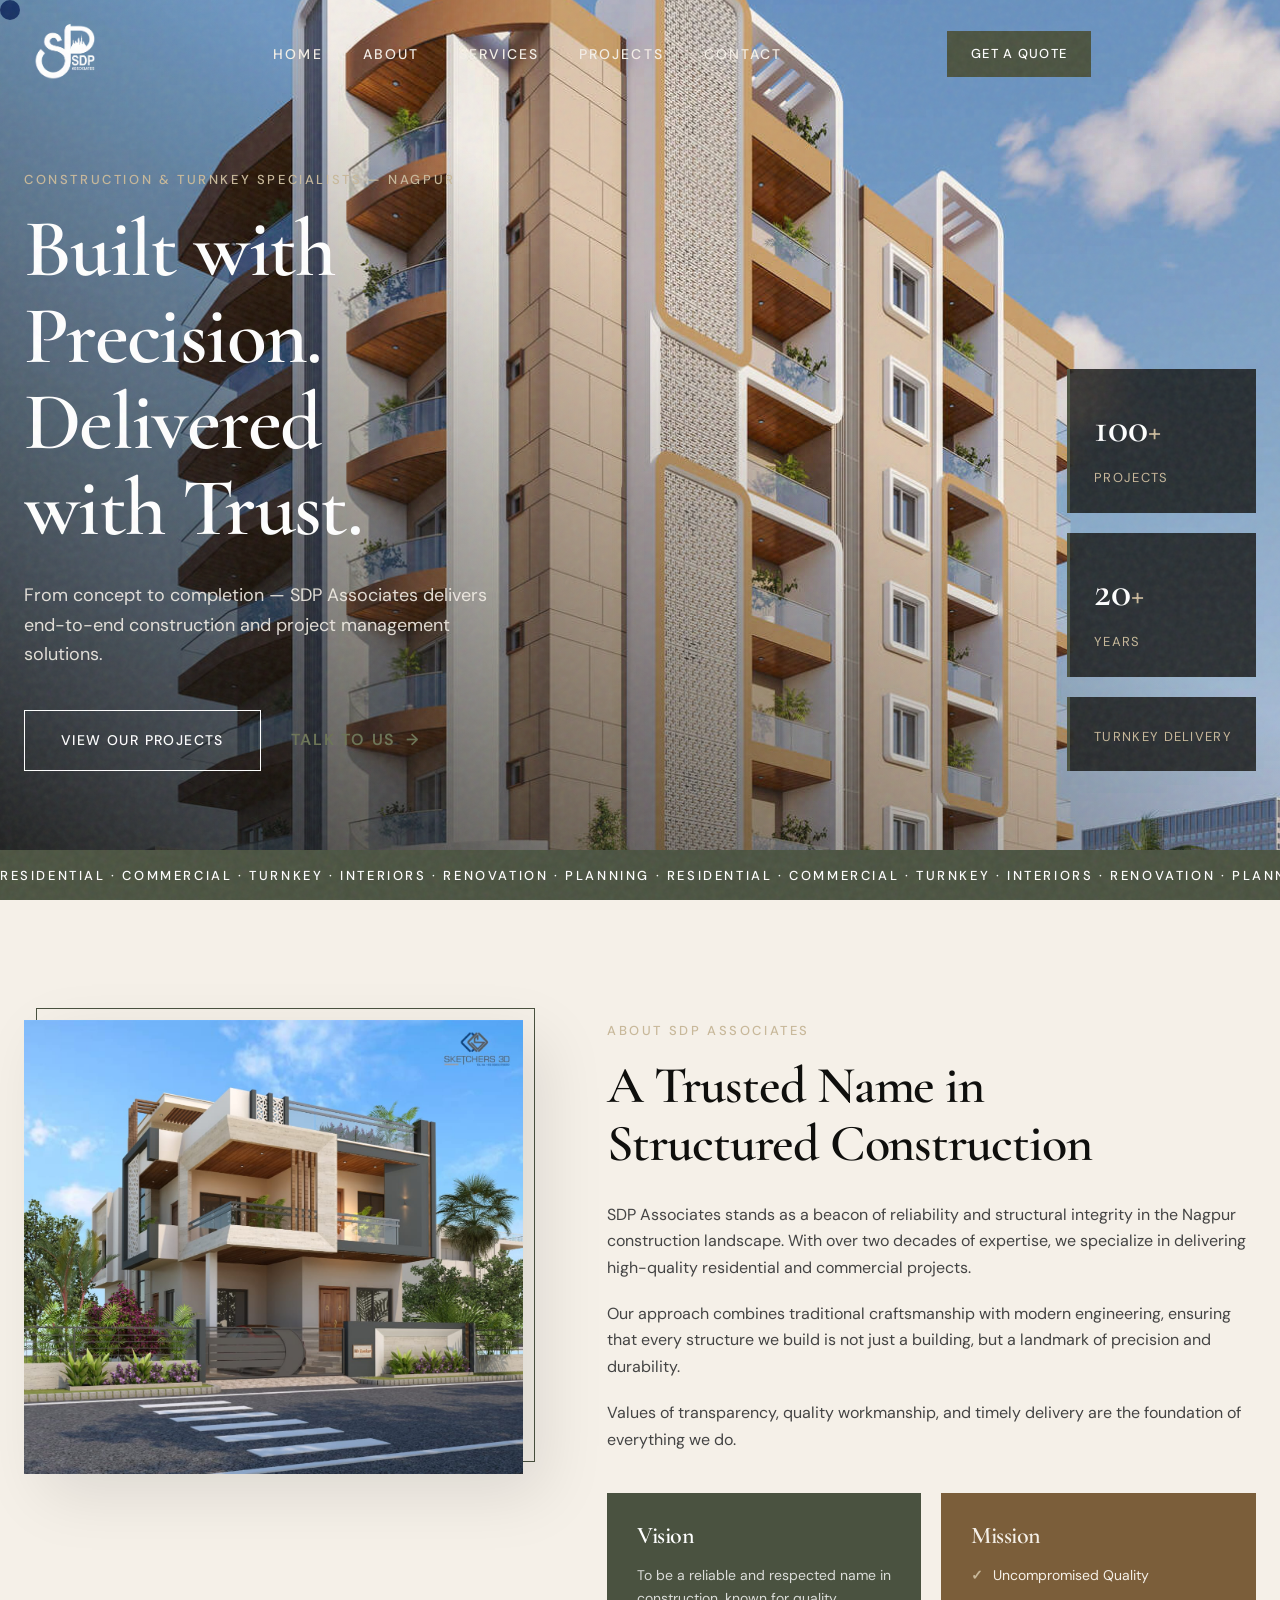
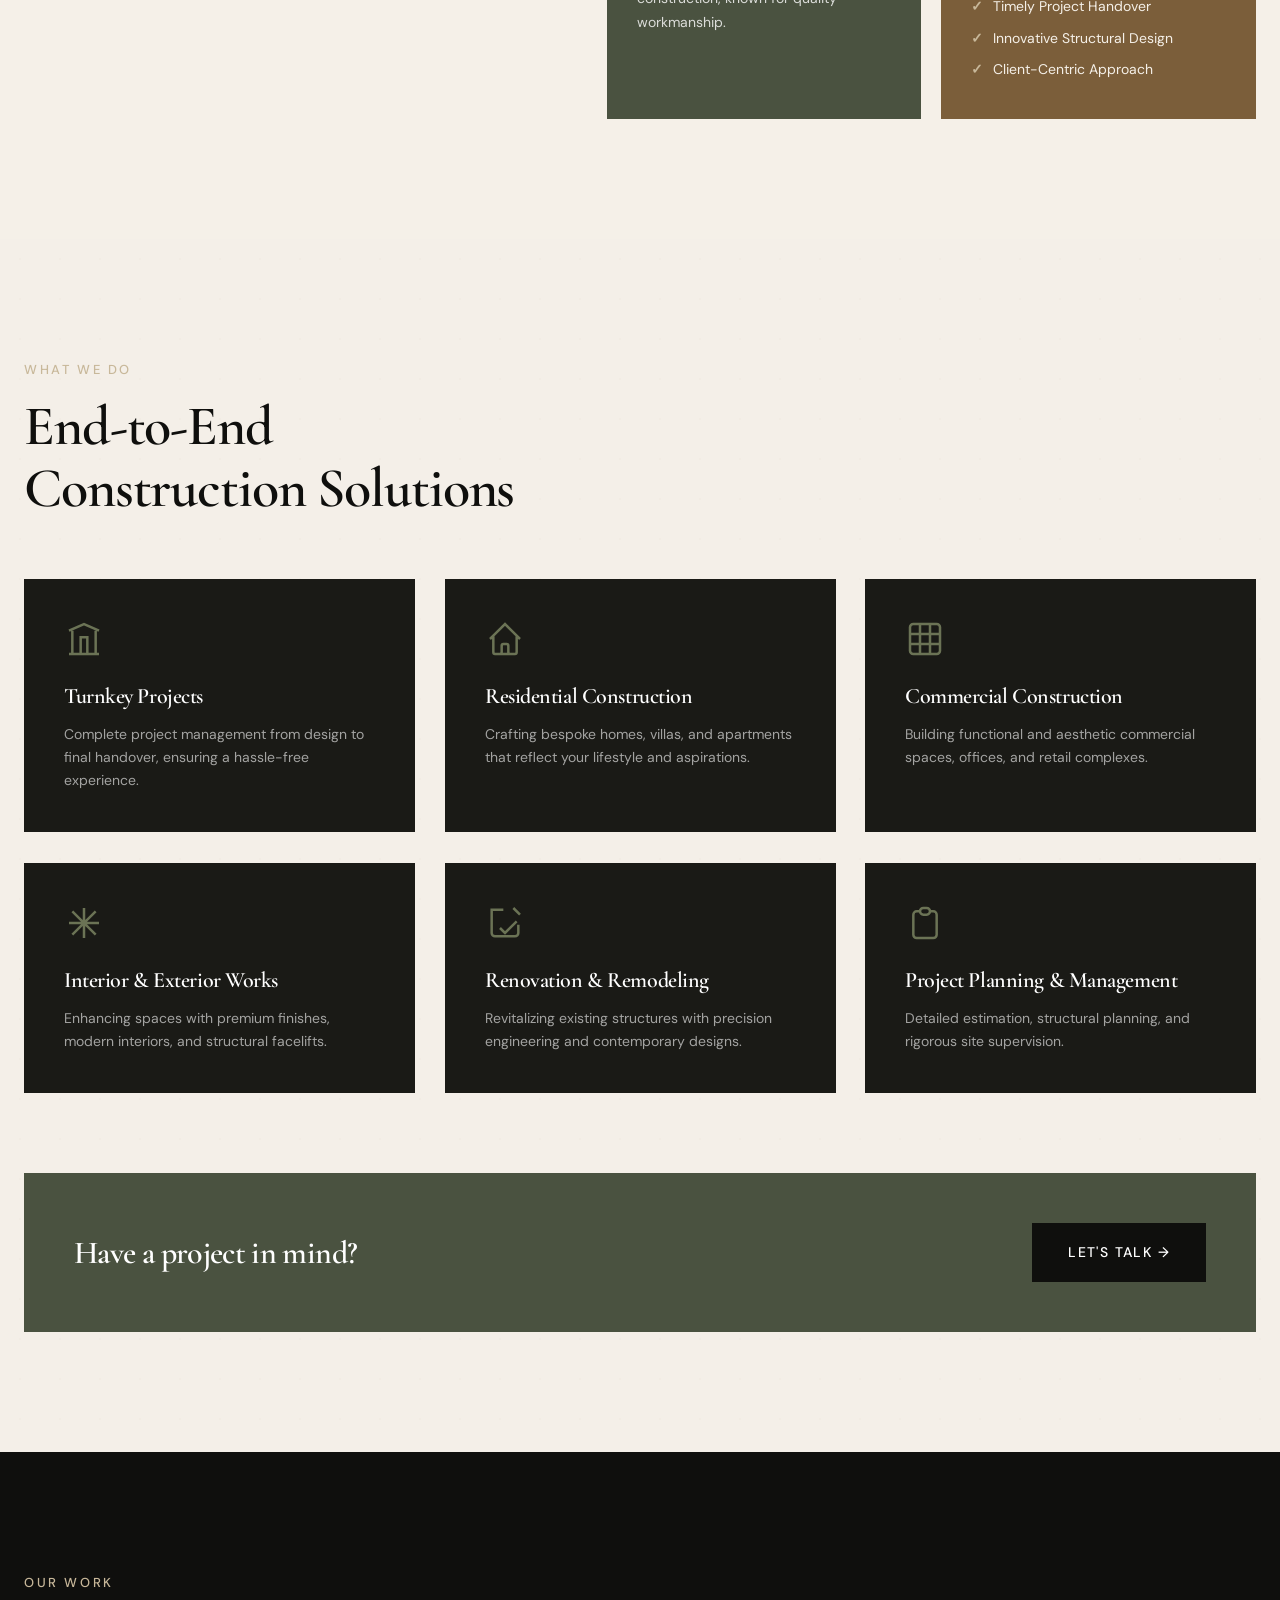
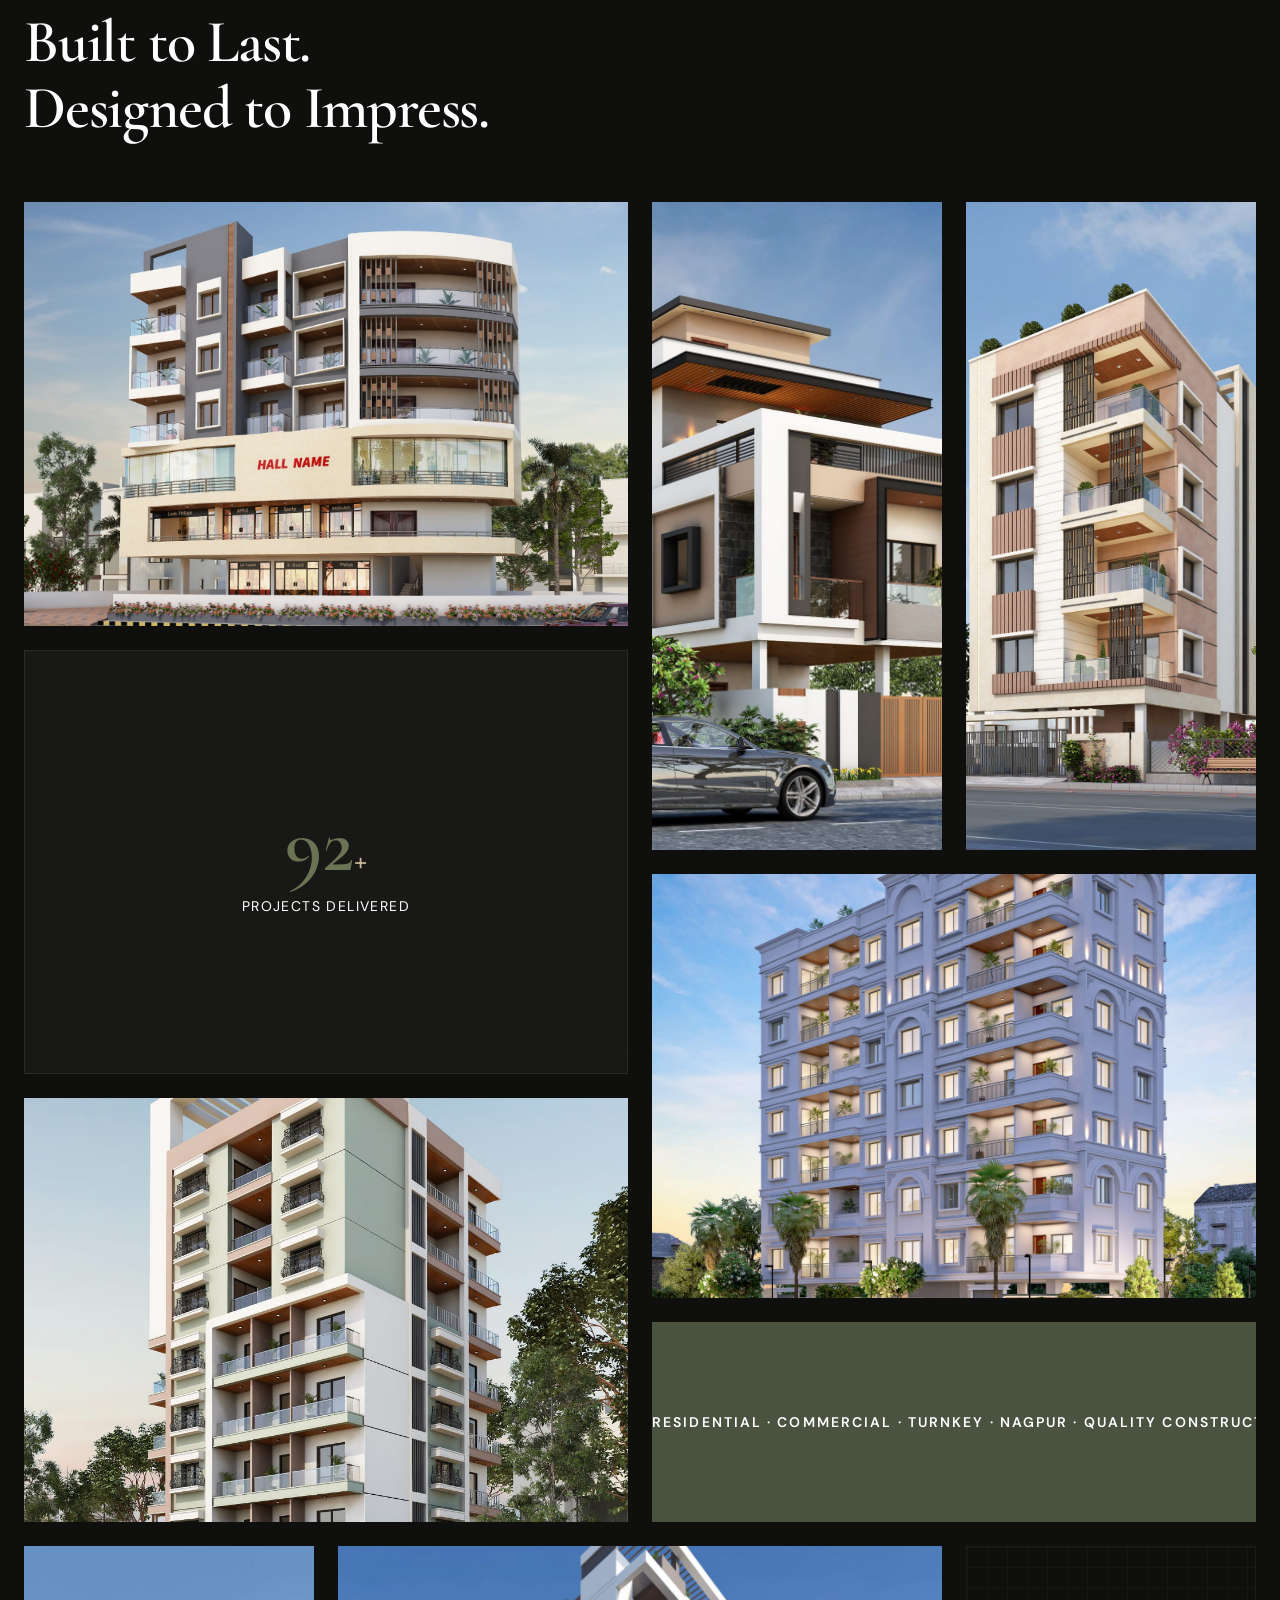
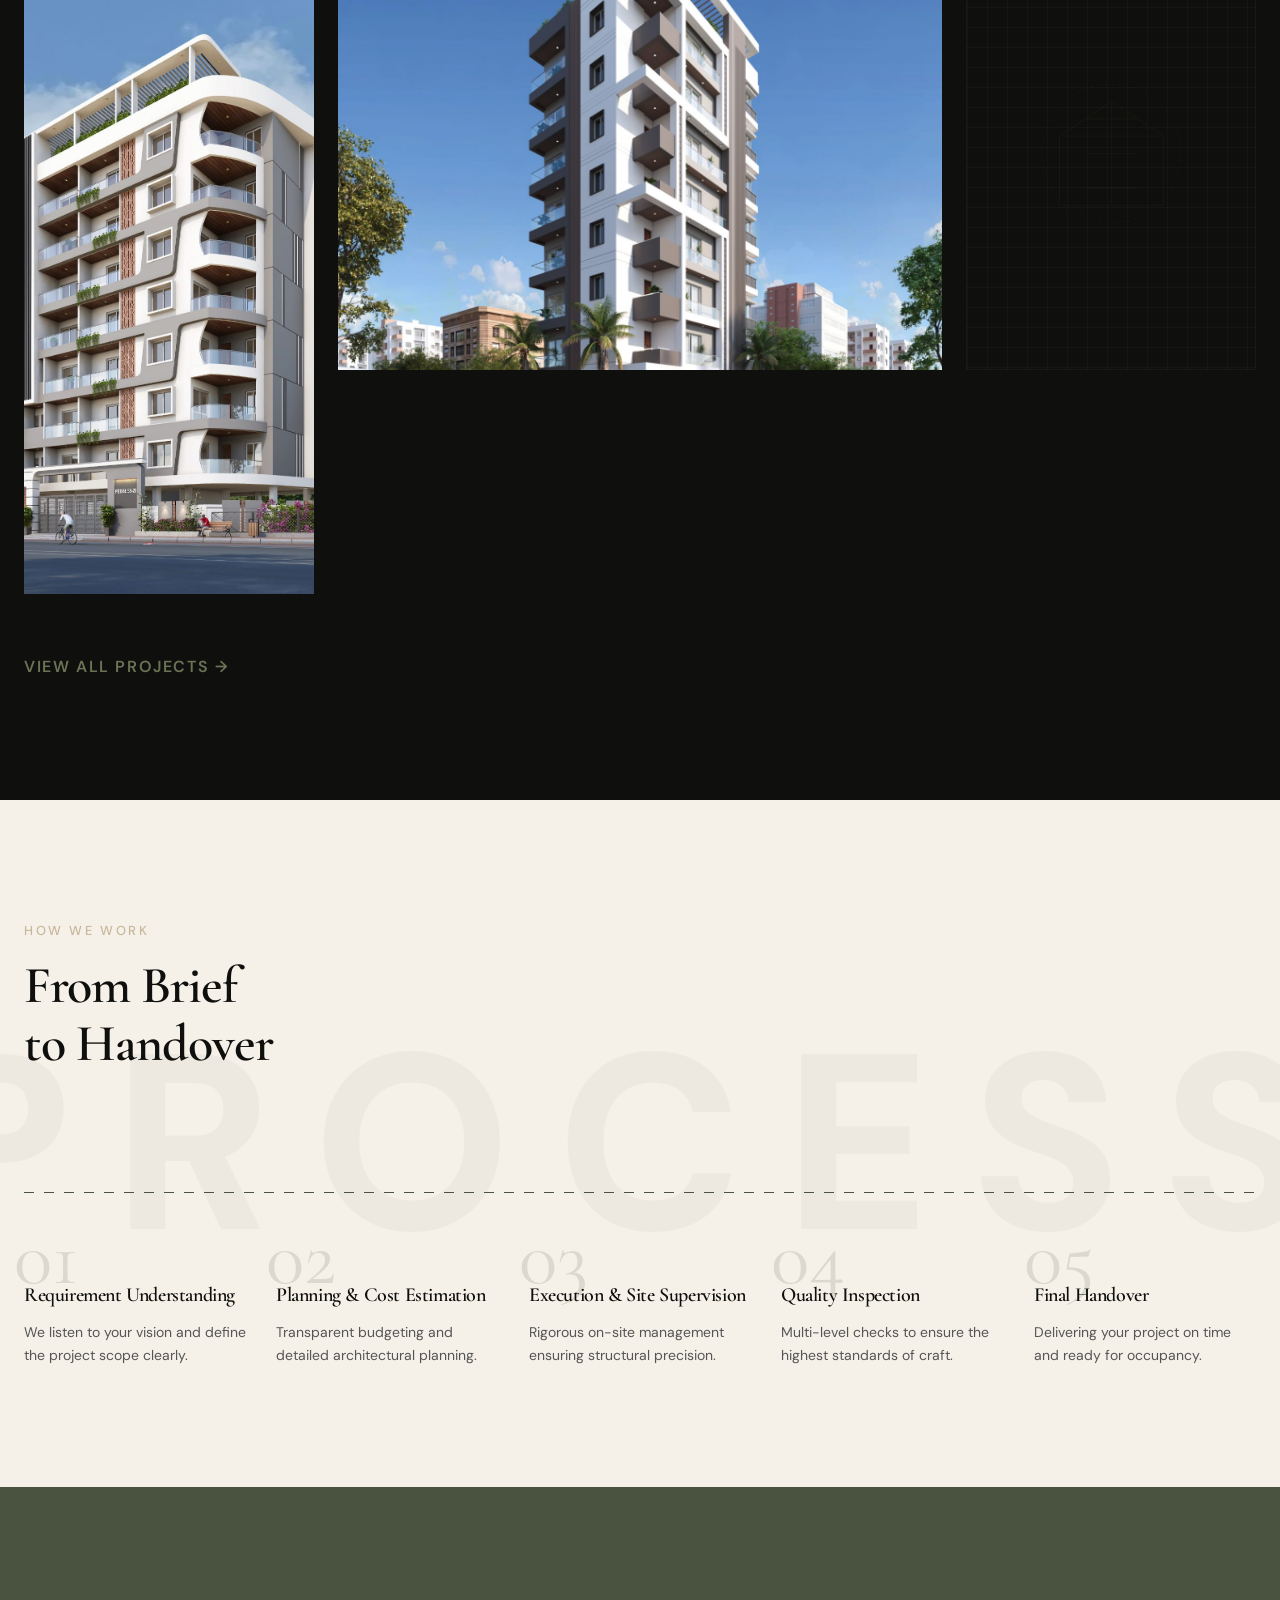
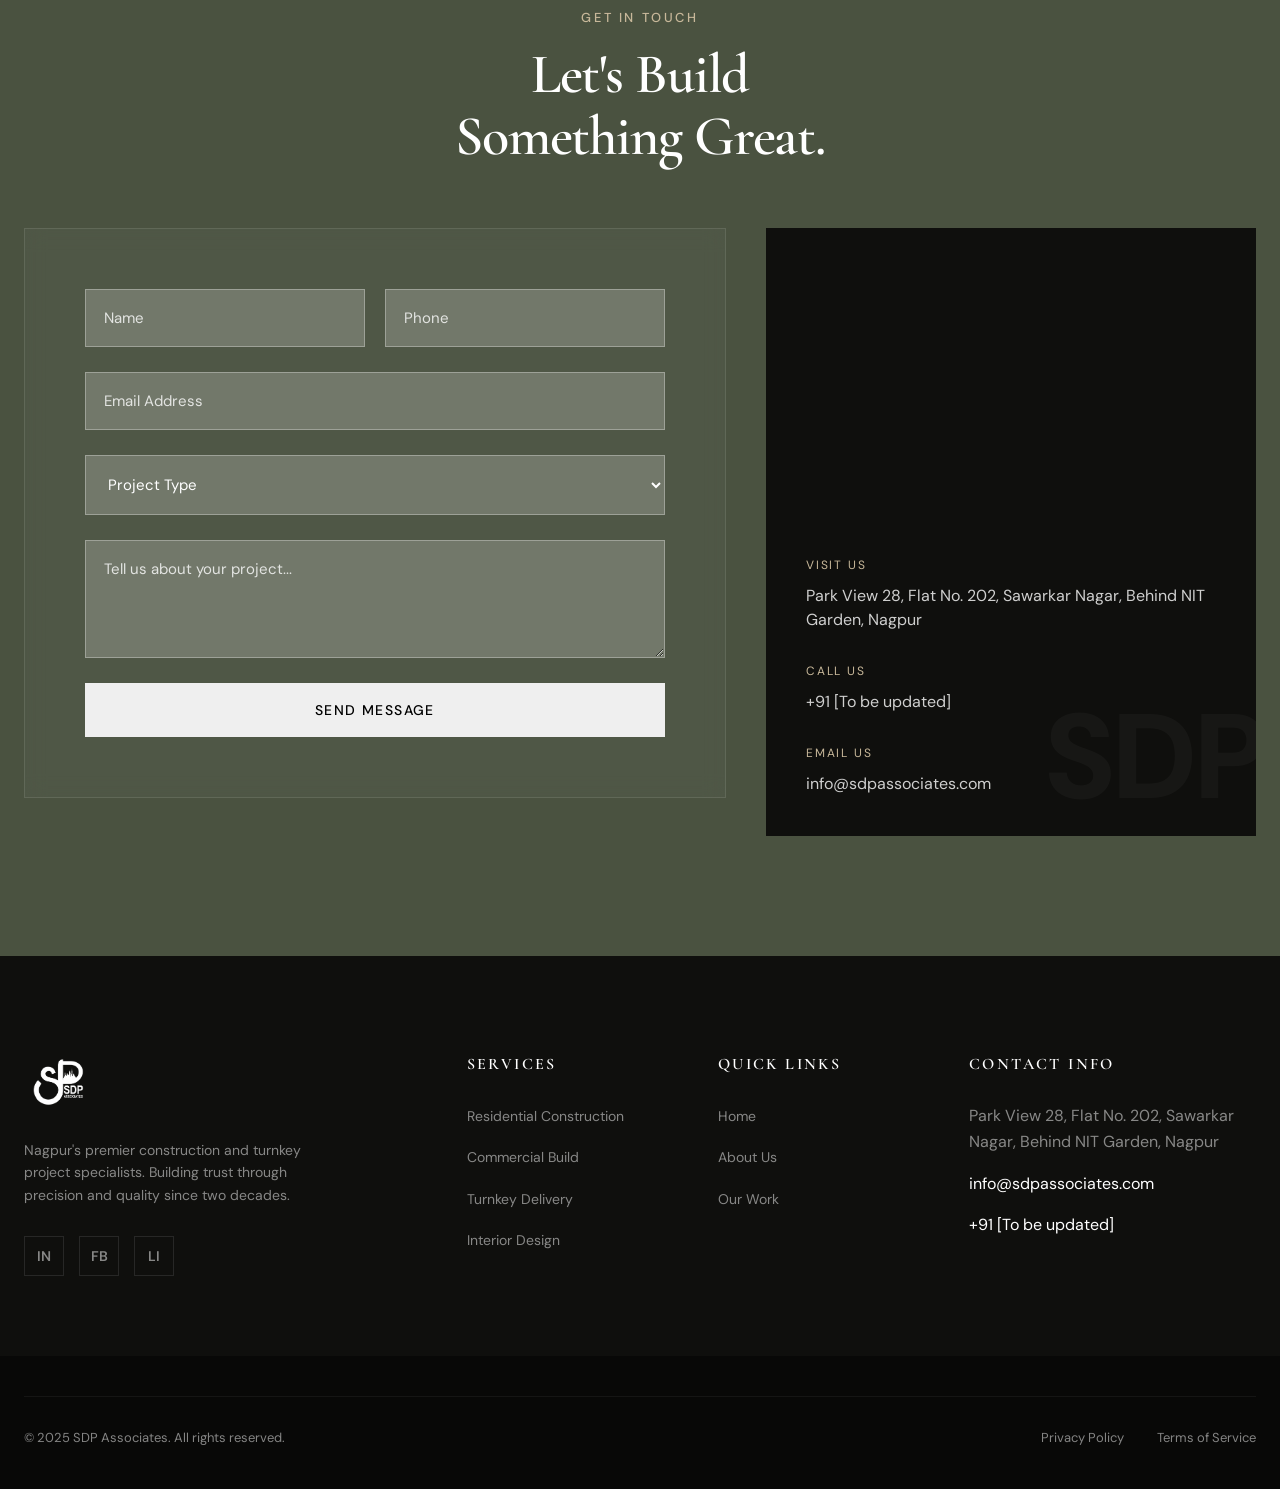
==== index.html @ ad257fc5 "first commit" ====
<!DOCTYPE html>
<html lang="en">
<head>
    <meta charset="UTF-8">
    <meta name="viewport" content="width=device-width, initial-scale=1.0">
    <title>SDP Associates | Construction & Turnkey Specialists Nagpur</title>
    <meta name="description" content="SDP Associates - Nagpur's leading construction and turnkey project specialist firm. Built with precision, delivered with trust.">
    
    <!-- Google Fonts -->
    <link rel="preconnect" href="https://fonts.googleapis.com">
    <link rel="preconnect" href="https://fonts.gstatic.com" crossorigin>
    <link href="https://fonts.googleapis.com/css2?family=Cormorant+Garamond:ital,wght@0,300;0,400;0,600;1,400&family=DM+Sans:wght@400;500;700&display=swap" rel="stylesheet">
    
    <!-- Styles -->
    <link rel="stylesheet" href="assets/css/style.css">
</head>
<body>
    <div class="grain-overlay"></div>
    <div class="custom-cursor"></div>

    <!-- [1] NAVIGATION -->
        <nav class="navbar">
        <div class="container nav-content">
            <div class="logo">
                <a href="index.html"><img src="assets/img/logo.png" alt="SDP Associates Logo"></a>
            </div>
            <ul class="nav-links">
                <li><a href="index.html#home">Home</a></li>
                <li><a href="about.html">About</a></li>
                <li><a href="services.html">Services</a></li>
                <li><a href="projects.html">Projects</a></li>
                <li><a href="index.html#contact">Contact</a></li>
            </ul>
            <a href="index.html#contact" class="btn btn-primary cta-btn">Get a Quote</a>
            <div class="mobile-menu-btn">
                <span></span>
                <span></span>
            </div>
        </div>
    </nav>

    <main>
        <!-- [2] HERO SECTION -->
        <section id="home" class="hero">
            <div class="hero-bg">
                <img src="assets/img/projects/PEBBLES 21.jpg" alt="Architectural Render">
                <div class="hero-overlay"></div>
            </div>
            <div class="container hero-content">
                <div class="hero-text-block">
                    <span class="overline">Construction & Turnkey Specialists — Nagpur</span>
                    <h1>Built with <br><span class="italic">Precision.</span><br>Delivered <br>with Trust.</h1>
                    <p class="subhead">From concept to completion — SDP Associates delivers end-to-end construction and project management solutions.</p>
                    <div class="hero-ctas">
                        <a href="#projects" class="btn btn-outline">View Our Projects</a>
                        <a href="#contact" class="text-link">Talk to Us <span class="arrow">→</span></a>
                    </div>
                </div>
                <div class="hero-stats">
                    <div class="stat-card">
                        <span class="stat-number" data-target="100">0</span><span class="stat-plus">+</span>
                        <span class="stat-label">Projects</span>
                    </div>
                    <div class="stat-card">
                        <span class="stat-number" data-target="20">0</span><span class="stat-plus">+</span>
                        <span class="stat-label">Years</span>
                    </div>
                    <div class="stat-card">
                        <span class="stat-label">Turnkey Delivery</span>
                    </div>
                </div>
            </div>
            <div class="hero-ticker">
                <div class="ticker-content">
                    <span>RESIDENTIAL · COMMERCIAL · TURNKEY · INTERIORS · RENOVATION · PLANNING · </span>
                    <span>RESIDENTIAL · COMMERCIAL · TURNKEY · INTERIORS · RENOVATION · PLANNING · </span>
                </div>
            </div>
        </section>

        <!-- [3] ABOUT SECTION -->
        <section id="about" class="about">
            <div class="container grid">
                <div class="about-image-col">
                    <div class="image-wrapper reveal-left">
                        <img src="assets/img/projects/LONKAR ELEVATION.jpg.jpeg" alt="Dufare View Elevation">
                        <div class="image-frame"></div>
                    </div>
                </div>
                <div class="about-text-col reveal-right">
                    <span class="overline">About SDP Associates</span>
                    <h2>A Trusted Name in <br>Structured Construction</h2>
                    <p>SDP Associates stands as a beacon of reliability and structural integrity in the Nagpur construction landscape. With over two decades of expertise, we specialize in delivering high-quality residential and commercial projects.</p>
                    <p>Our approach combines traditional craftsmanship with modern engineering, ensuring that every structure we build is not just a building, but a landmark of precision and durability.</p>
                    <p>Values of transparency, quality workmanship, and timely delivery are the foundation of everything we do.</p>
                    
                    <div class="about-callouts">
                        <div class="vision-box">
                            <h3>Vision</h3>
                            <p>To be a reliable and respected name in construction, known for quality workmanship.</p>
                        </div>
                        <div class="mission-box">
                            <h3>Mission</h3>
                            <ul>
                                <li><span>✓</span> Uncompromised Quality</li>
                                <li><span>✓</span> Timely Project Handover</li>
                                <li><span>✓</span> Innovative Structural Design</li>
                                <li><span>✓</span> Client-Centric Approach</li>
                            </ul>
                        </div>
                    </div>
                </div>
            </div>
        </section>

        <!-- [4] SERVICES SECTION -->
        <section id="services" class="services">
            <div class="container">
                <div class="services-header reveal-up">
                    <span class="overline">What We Do</span>
                    <h2>End-to-End <br>Construction Solutions</h2>
                </div>
                <div class="services-grid grid">
                    <!-- Service 1 -->
                    <div class="service-card reveal-up">
                        <div class="service-icon">
                            <svg viewBox="0 0 24 24" fill="none" stroke="currentColor" stroke-width="1.5">
                                <path d="M3 21h18M3 7l9-4 9 4M5 7v14M19 7v14M10 21V11h4v10" />
                            </svg>
                        </div>
                        <h3>Turnkey Projects</h3>
                        <p>Complete project management from design to final handover, ensuring a hassle-free experience.</p>
                    </div>
                    <!-- Service 2 -->
                    <div class="service-card reveal-up" style="transition-delay: 0.1s;">
                        <div class="service-icon">
                            <svg viewBox="0 0 24 24" fill="none" stroke="currentColor" stroke-width="1.5">
                                <path d="M3 12l2-2m0 0l7-7 7 7M5 10v10a1 1 0 001 1h3m10-11l2 2m-2-2v10a1 1 0 01-1 1h-3m-6 0a1 1 0 001-1v-4a1 1 0 011-1h2a1 1 0 011 1v4a1 1 0 001 1m-6 0h6" />
                            </svg>
                        </div>
                        <h3>Residential Construction</h3>
                        <p>Crafting bespoke homes, villas, and apartments that reflect your lifestyle and aspirations.</p>
                    </div>
                    <!-- Service 3 -->
                    <div class="service-card reveal-up" style="transition-delay: 0.2s;">
                        <div class="service-icon">
                            <svg viewBox="0 0 24 24" fill="none" stroke="currentColor" stroke-width="1.5">
                                <rect x="3" y="3" width="18" height="18" rx="2" />
                                <path d="M9 3v18M15 3v18M3 9h18M3 15h18" />
                            </svg>
                        </div>
                        <h3>Commercial Construction</h3>
                        <p>Building functional and aesthetic commercial spaces, offices, and retail complexes.</p>
                    </div>
                    <!-- Service 4 -->
                    <div class="service-card reveal-up">
                        <div class="service-icon">
                            <svg viewBox="0 0 24 24" fill="none" stroke="currentColor" stroke-width="1.5">
                                <path d="M12 3v18M3 12h18M5 5l14 14M19 5L5 19" />
                            </svg>
                        </div>
                        <h3>Interior & Exterior Works</h3>
                        <p>Enhancing spaces with premium finishes, modern interiors, and structural facelifts.</p>
                    </div>
                    <!-- Service 5 -->
                    <div class="service-card reveal-up" style="transition-delay: 0.1s;">
                        <div class="service-icon">
                            <svg viewBox="0 0 24 24" fill="none" stroke="currentColor" stroke-width="1.5">
                                <path d="M11 4H4v14a2 2 0 002 2h12a2 2 0 002-2v-5M9 15l3 3 7-7M17 3l4 4" />
                            </svg>
                        </div>
                        <h3>Renovation & Remodeling</h3>
                        <p>Revitalizing existing structures with precision engineering and contemporary designs.</p>
                    </div>
                    <!-- Service 6 -->
                    <div class="service-card reveal-up" style="transition-delay: 0.2s;">
                        <div class="service-icon">
                            <svg viewBox="0 0 24 24" fill="none" stroke="currentColor" stroke-width="1.5">
                                <path d="M9 5H7a2 2 0 00-2 2v12a2 2 0 002 2h10a2 2 0 002-2V7a2 2 0 00-2-2h-2M9 5a2 2 0 002 2h2a2 2 0 002-2M9 5a2 2 0 012-2h2a2 2 0 012 2" />
                            </svg>
                        </div>
                        <h3>Project Planning & Management</h3>
                        <p>Detailed estimation, structural planning, and rigorous site supervision.</p>
                    </div>
                </div>
                <div class="services-cta-strip reveal-up">
                    <h3>Have a project in mind?</h3>
                    <a href="#contact" class="btn btn-dark">Let's Talk →</a>
                </div>
            </div>
        </section>

        <!-- [5] PROJECTS GALLERY -->
        <section id="projects" class="projects">
            <div class="container">
                <div class="projects-header reveal-up">
                    <span class="overline">Our Work</span>
                    <h2>Built to Last. <br>Designed to Impress.</h2>
                </div>
                <div class="projects-masonry">
                    <!-- Row 1 -->
                    <a href="project-skyraa-one.html" class="project-item landscape reveal-up">
                        <img src="assets/img/projects/SKYRAA ONE.jpg.jpeg" alt="Skyraa One">
                        <div class="project-overlay">
                            <h3>Skyraa One</h3>
                            <span>High-Rise / Turnkey</span>
                        </div>
                    </a>
                    <a href="project-dufare-view.html" class="project-item portrait reveal-up">
                        <img src="assets/img/projects/DUFARE VIEW.jpg.jpeg" alt="Dufare View">
                        <div class="project-overlay">
                            <h3>Dufare View</h3>
                            <span>Residential / Villa</span>
                        </div>
                    </a>
                    <a href="project-panke-pratap-nagar.html" class="project-item portrait reveal-up">
                        <img src="assets/img/projects/PANKE PRATAP NAGAR.jpeg" alt="Panke Pratap Nagar">
                        <div class="project-overlay">
                            <h3>Panke Pratap Nagar</h3>
                            <span>Residential / Apartment</span>
                        </div>
                    </a>

                    <!-- Row 3 - Fill Gap 1 -->
                    <div class="project-filler stats-card reveal-up" style="grid-column: span 6; grid-row: span 2;">
                        <div class="filler-content">
                            <span class="stat-number" data-target="100">0</span><span class="stat-plus">+</span>
                            <span class="stat-label">Projects Delivered</span>
                        </div>
                    </div>
                    <a href="project-pebbles-19.html" class="project-item landscape reveal-up">
                        <img src="assets/img/projects/pebbles19.jpg" alt="Pebbles 19">
                        <div class="project-overlay">
                            <h3>Pebbles 19</h3>
                            <span>Mid-Rise Series</span>
                        </div>
                    </a>

                    <!-- Row 5 - Fill Gap 2 -->
                    <a href="project-vastushilp-2.html" class="project-item landscape reveal-up">
                        <img src="assets/img/projects/VASTUSHILP-2.jpg.jpeg" alt="Vastushilp 2">
                        <div class="project-overlay">
                            <h3>Vastushilp 2</h3>
                            <span>Commercial / Mixed</span>
                        </div>
                    </a>
                    <div class="project-filler ticker-filler reveal-up" style="grid-column: span 6; grid-row: span 1;">
                        <div class="ticker-wrap">
                            <div class="ticker-move">
                                <span>RESIDENTIAL · COMMERCIAL · TURNKEY · NAGPUR · QUALITY CONSTRUCTION · </span>
                                <span>RESIDENTIAL · COMMERCIAL · TURNKEY · NAGPUR · QUALITY CONSTRUCTION · </span>
                            </div>
                        </div>
                    </div>

                    <!-- Row 6 -->
                    <a href="project-pebbles-20.html" class="project-item portrait reveal-up">
                        <img src="assets/img/projects/PEBBLES 20.jpeg" alt="Pebbles 20">
                        <div class="project-overlay">
                            <h3>Pebbles 20</h3>
                            <span>Residential / Complex</span>
                        </div>
                    </a>
                    <a href="project-vastushilp-3.html" class="project-item landscape reveal-up">
                        <img src="assets/img/projects/VASTUSHILP-3.jpg.jpeg" alt="Vastushilp 3">
                        <div class="project-overlay">
                            <h3>Vastushilp 3</h3>
                            <span>Commercial / Mixed</span>
                        </div>
                    </a>

                    <!-- Fill Gap 3 -->
                    <div class="project-filler blueprint-filler reveal-up" style="grid-column: span 3; grid-row: span 2;">
                        <div class="blueprint-graphic">
                            <svg viewBox="0 0 100 100" fill="none" stroke="currentColor" stroke-width="0.5">
                                <path d="M20 80V40L50 20L80 40V80H20Z" />
                                <path d="M20 40H80M50 20V80M35 30L65 30M35 50L65 50M35 70L65 70" />
                                <circle cx="50" cy="50" r="40" stroke-dasharray="2 2" />
                            </svg>
                        </div>
                    </div>
                </div>
                <div class="projects-footer reveal-up">
                    <a href="projects.html" class="text-link">View All Projects →</a>
                </div>
            </div>
        </section>

        <!-- [6] PROCESS SECTION -->
        <section id="process" class="process">
            <div class="process-watermark">PROCESS</div>
            <div class="container">
                <div class="process-header reveal-up">
                    <span class="overline">How We Work</span>
                    <h2>From Brief <br>to Handover</h2>
                </div>
                <div class="process-timeline">
                    <div class="process-line"></div>
                    <div class="process-steps">
                        <div class="process-step reveal-up">
                            <span class="step-number">01</span>
                            <h3>Requirement Understanding</h3>
                            <p>We listen to your vision and define the project scope clearly.</p>
                        </div>
                        <div class="process-step reveal-up">
                            <span class="step-number">02</span>
                            <h3>Planning & Cost Estimation</h3>
                            <p>Transparent budgeting and detailed architectural planning.</p>
                        </div>
                        <div class="process-step reveal-up">
                            <span class="step-number">03</span>
                            <h3>Execution & Site Supervision</h3>
                            <p>Rigorous on-site management ensuring structural precision.</p>
                        </div>
                        <div class="process-step reveal-up">
                            <span class="step-number">04</span>
                            <h3>Quality Inspection</h3>
                            <p>Multi-level checks to ensure the highest standards of craft.</p>
                        </div>
                        <div class="process-step reveal-up">
                            <span class="step-number">05</span>
                            <h3>Final Handover</h3>
                            <p>Delivering your project on time and ready for occupancy.</p>
                        </div>
                    </div>
                </div>
            </div>
        </section>

        <section id="contact" class="contact">
            <div class="container contact-wrapper">
                <div class="contact-header reveal-up">
                    <span class="overline" style="color: var(--accent-tan);">Get in Touch</span>
                    <h2>Let's Build <br>Something Great.</h2>
                </div>
                
                <div class="contact-grid">
                    <div class="contact-form-card reveal-left">
                        <form id="contact-form">
                            <div class="form-row">
                                <div class="form-group">
                                    <input type="text" id="name" placeholder="Name" required>
                                </div>
                                <div class="form-group">
                                    <input type="tel" id="phone" placeholder="Phone" required>
                                </div>
                            </div>
                            <div class="form-group">
                                <input type="email" id="email" placeholder="Email Address" required>
                            </div>
                            <div class="form-group">
                                <select id="project-type" required>
                                    <option value="" disabled selected>Project Type</option>
                                    <option value="residential">Residential Construction</option>
                                    <option value="commercial">Commercial Construction</option>
                                    <option value="turnkey">Turnkey Project</option>
                                    <option value="renovation">Renovation & Remodeling</option>
                                </select>
                            </div>
                            <div class="form-group">
                                <textarea id="message" placeholder="Tell us about your project..." rows="4"></textarea>
                            </div>
                            <button type="submit" class="btn btn-secondary btn-full">Send Message</button>
                        </form>
                    </div>
                    
                    <div class="contact-details-card reveal-right">
                        <div class="map-container">
                            <iframe src="https://www.google.com/maps/embed?pb=!1m18!1m12!1m3!1d3722.0079505839753!2d79.0679363!3d21.1122492!2m3!1f0!2f0!3f0!3m2!1i1024!2i768!4f13.1!3m3!1m2!1s0x3bd4bf7dd7dcaa89%3A0x445a05e540ae8ffa!2sSDP%20ASSOCIATES!5e0!3m2!1sen!2sin!4v1777662279170!5m2!1sen!2sin" width="100%" height="250" style="border:0;" allowfullscreen="" loading="lazy" referrerpolicy="no-referrer-when-downgrade"></iframe>
                        </div>
                        <div class="info-grid">
                            <div class="info-item">
                                <span class="info-label">Visit Us</span>
                                <p>Park View 28, Flat No. 202, Sawarkar Nagar, Behind NIT Garden, Nagpur</p>
                            </div>
                            <div class="info-item">
                                <span class="info-label">Call Us</span>
                                <p>+91 [To be updated]</p>
                            </div>
                            <div class="info-item">
                                <span class="info-label">Email Us</span>
                                <p>info@sdpassociates.com</p>
                            </div>
                        </div>
                        <div class="sdp-watermark-small">SDP</div>
                    </div>
                </div>
            </div>
        </section>
    </main>

    <!-- [8] FOOTER -->
    <footer class="footer">
        <div class="container footer-grid">
            <div class="footer-col brand-col">
                <img src="assets/img/logo.png" alt="SDP Associates Logo" class="footer-logo">
                <p class="footer-desc">Nagpur's premier construction and turnkey project specialists. Building trust through precision and quality since two decades.</p>
                <div class="social-links">
                    <a href="#" class="social-icon">IN</a>
                    <a href="#" class="social-icon">FB</a>
                    <a href="#" class="social-icon">LI</a>
                </div>
            </div>
            
            <div class="footer-col links-col">
                <h4>Services</h4>
                <ul>
                    <li><a href="services.html">Residential Construction</a></li>
                    <li><a href="services.html">Commercial Build</a></li>
                    <li><a href="services.html">Turnkey Delivery</a></li>
                    <li><a href="services.html">Interior Design</a></li>
                </ul>
            </div>
            
            <div class="footer-col links-col">
                <h4>Quick Links</h4>
                <ul>
                    <li><a href="index.html#home">Home</a></li>
                    <li><a href="about.html">About Us</a></li>
                    <li><a href="projects.html">Our Work</a></li>
                </ul>
            </div>
            
            <div class="footer-col contact-col">
                <h4>Contact Info</h4>
                <p>Park View 28, Flat No. 202, Sawarkar Nagar, Behind NIT Garden, Nagpur</p>
                <p class="contact-link">info@sdpassociates.com</p>
                <p class="contact-link">+91 [To be updated]</p>
            </div>
        </div>
        <div class="footer-bottom">
            <div class="container">
                <div class="footer-divider"></div>
                <div class="footer-bottom-content">
                    <p>&copy; 2025 SDP Associates. All rights reserved.</p>
                    <div class="footer-legal">
                        <a href="#">Privacy Policy</a>
                        <a href="#">Terms of Service</a>
                    </div>
                </div>
            </div>
        </div>
    </footer>

    <!-- Scripts -->
    <script src="assets/js/script.js"></script>
</body>
</html>
---- assets/css/style.css ----
:root {
    /* Color Palette */
    --primary-olive: #4A5240;
    --primary-olive-light: #6B7355;
    --secondary-brown: #7B5E3A;
    --secondary-brown-light: #A0764A;
    --base-white: #F5F0E8;
    --deep-black: #0F0F0D;
    --accent-tan: #C8B89A;
    --surface-glass: rgba(15, 15, 13, 0.8);
    
    /* Typography */
    --font-heading: 'Cormorant Garamond', serif;
    --font-body: 'DM Sans', sans-serif;
    
    /* Spacing */
    --section-padding-desktop: 120px;
    --section-padding-mobile: 80px;
    --container-max-width: 1280px;
    --gutter: 24px;
    
    /* Transitions */
    --transition-smooth: 0.6s cubic-bezier(0.22, 1, 0.36, 1);
    --transition-quick: 0.3s ease;
}

/* Base Resets */
*, *::before, *::after {
    margin: 0;
    padding: 0;
    box-sizing: border-box;
}

html {
    scroll-behavior: smooth;
    overflow-x: hidden;
}

body {
    background-color: var(--base-white);
    color: var(--deep-black);
    font-family: var(--font-body);
    font-size: 16px;
    line-height: 1.65;
    -webkit-font-smoothing: antialiased;
    overflow-x: hidden;
}

/* Grain Overlay */
.grain-overlay {
    position: fixed;
    top: 0;
    left: 0;
    width: 100%;
    height: 100%;
    pointer-events: none;
    z-index: 9999;
    opacity: 0.08;
    background-image: url("data:image/svg+xml,%3Csvg viewBox='0 0 200 200' xmlns='http://www.w3.org/2000/svg'%3E%3Cfilter id='noiseFilter'%3E%3CfeTurbulence type='fractalNoise' baseFrequency='0.65' numOctaves='3' stitchTiles='stitch'/%3E%3C/filter%3E%3Crect width='100%25' height='100%25' filter='url(%23noiseFilter)'/%3E%3C/svg%3E");
}

/* Layout Utilities */
.container {
    max-width: var(--container-max-width);
    margin: 0 auto;
    padding: 0 var(--gutter);
}

.grid {
    display: grid;
    grid-template-columns: repeat(12, 1fr);
    gap: var(--gutter);
}

section {
    padding: var(--section-padding-desktop) 0;
    position: relative;
}

@media (max-width: 768px) {
    section {
        padding: var(--section-padding-mobile) 0;
    }
}

/* Typography Utilities */
h1, h2, h3, h4, h5, h6 {
    font-family: var(--font-heading);
    font-weight: 600;
    line-height: 1.1;
    letter-spacing: -0.02em;
}

.overline {
    font-family: var(--font-body);
    font-size: 13px;
    font-weight: 500;
    text-transform: uppercase;
    letter-spacing: 0.2em;
    color: var(--accent-tan);
    display: block;
    margin-bottom: 1rem;
}

.italic {
    font-style: italic;
    font-weight: 400;
}

/* Buttons */
.btn {
    display: inline-flex;
    align-items: center;
    justify-content: center;
    padding: 18px 36px;
    font-family: var(--font-body);
    font-size: 14px;
    font-weight: 500;
    text-transform: uppercase;
    letter-spacing: 0.1em;
    text-decoration: none;
    transition: var(--transition-quick);
    cursor: pointer;
    border: none;
}

.btn-primary {
    background-color: var(--primary-olive);
    color: white;
}

.btn-primary:hover {
    background-color: var(--primary-olive-light);
}

.btn-outline {
    border: 1px solid white;
    color: white;
}

.btn-outline:hover {
    background-color: white;
    color: var(--deep-black);
}

/* Custom Cursor */
.custom-cursor {
    width: 20px;
    height: 20px;
    background: var(--primary-olive);
    border-radius: 50%;
    position: fixed;
    pointer-events: none;
    z-index: 10000;
    transition: transform 0.1s ease;
    mix-blend-mode: difference;
    display: none;
}

.custom-cursor.active {
    transform: scale(2.5);
    background: var(--accent-tan);
    mix-blend-mode: normal;
    opacity: 0.3;
}

@media (pointer: fine) {
    .custom-cursor {
        display: block;
    }
}

/* Navigation */
.navbar {
    position: fixed;
    top: 0;
    left: 0;
    width: 100%;
    z-index: 1000;
    padding: 20px 0;
    transition: var(--transition-smooth);
}

.navbar.scrolled {
    background-color: var(--deep-black);
    padding: 15px 0;
    border-bottom: 1px solid var(--primary-olive);
}

.nav-content {
    display: flex;
    justify-content: space-between;
    align-items: center;
}

.logo img {
    height: 60px;
    filter: brightness(0) invert(1);
    transition: var(--transition-smooth);
}

.navbar.scrolled .logo img {
    height: 45px;
}

.nav-links {
    display: flex;
    list-style: none;
    gap: 40px;
}

.nav-links a {
    text-decoration: none;
    color: var(--base-white);
    font-family: var(--font-body);
    font-size: 14px;
    font-weight: 500;
    text-transform: uppercase;
    letter-spacing: 0.15em;
    transition: var(--transition-quick);
    position: relative;
}

.nav-links a::after {
    content: '';
    position: absolute;
    bottom: -5px;
    left: 0;
    width: 0;
    height: 1px;
    background-color: var(--primary-olive);
    transition: var(--transition-quick);
}

.nav-links a:hover::after {
    width: 100%;
}

.navbar.scrolled .nav-links a:hover {
    color: var(--primary-olive-light);
}

.cta-btn {
    padding: 12px 24px;
    font-size: 13px;
}

/* Hero Section */
.hero {
    min-height: 100vh;
    display: flex;
    align-items: center;
    overflow: hidden;
    padding: 0;
}

.hero-bg {
    position: absolute;
    top: 0;
    left: 0;
    width: 100%;
    height: 100%;
    z-index: -1;
}

.hero-bg img {
    width: 100%;
    height: 100%;
    object-fit: cover;
    transform: scale(1.1);
}

.hero-overlay {
    position: absolute;
    top: 0;
    left: 0;
    width: 100%;
    height: 100%;
    background: linear-gradient(to top right, rgba(15, 15, 13, 0.95) 0%, transparent 60%);
}

.hero-content {
    display: flex;
    justify-content: space-between;
    align-items: flex-end;
    width: 100%;
    padding-top: 140px;
    padding-bottom: 100px;
}

.hero-text-block {
    width: 55%;
    color: var(--base-white);
}

.hero h1 {
    font-size: 82px;
    line-height: 1.05;
    margin-bottom: 30px;
    color: white;
}

.hero .subhead {
    font-size: 18px;
    max-width: 500px;
    margin-bottom: 40px;
    opacity: 0.9;
}

.hero-ctas {
    display: flex;
    align-items: center;
    gap: 30px;
}

.text-link {
    color: var(--primary-olive-light);
    text-decoration: none;
    font-weight: 600;
    text-transform: uppercase;
    letter-spacing: 0.1em;
    display: flex;
    align-items: center;
    gap: 10px;
    transition: var(--transition-quick);
}

.text-link:hover {
    gap: 15px;
}

.hero-stats {
    display: flex;
    flex-direction: column;
    gap: 20px;
}

.stat-card {
    background: var(--surface-glass);
    backdrop-filter: blur(10px);
    padding: 24px;
    border-left: 3px solid var(--primary-olive);
    min-width: 180px;
}

.stat-number {
    font-family: var(--font-heading);
    font-size: 42px;
    font-weight: 600;
    color: white;
}

.stat-plus {
    font-size: 24px;
    color: var(--accent-tan);
}

.stat-label {
    display: block;
    font-size: 13px;
    text-transform: uppercase;
    letter-spacing: 0.1em;
    color: var(--accent-tan);
    margin-top: 5px;
}

.hero-ticker {
    position: absolute;
    bottom: 0;
    left: 0;
    width: 100%;
    background-color: var(--primary-olive);
    padding: 12px 0;
    overflow: hidden;
    white-space: nowrap;
}

.ticker-content {
    display: inline-block;
    animation: ticker 40s linear infinite;
    color: white;
    font-size: 13px;
    font-weight: 500;
    text-transform: uppercase;
    letter-spacing: 0.2em;
}

@keyframes ticker {
    0% { transform: translateX(0); }
    100% { transform: translateX(-50%); }
}

/* About Section */
.about {
    background-color: var(--base-white);
}

.about-image-col {
    grid-column: span 5;
    position: relative;
}

.image-wrapper {
    position: relative;
    z-index: 1;
}

.image-wrapper img {
    width: 100%;
    height: auto;
    display: block;
    box-shadow: 20px 20px 60px rgba(0,0,0,0.1);
}

.image-frame {
    position: absolute;
    top: -12px;
    right: -12px;
    width: 100%;
    height: 100%;
    border: 1px solid var(--primary-olive);
    z-index: -1;
}

.about-text-col {
    grid-column: span 7;
    padding-left: 60px;
}

.about h2 {
    font-size: 52px;
    margin-bottom: 30px;
}

.about p {
    margin-bottom: 20px;
    color: #444;
}

.about-callouts {
    display: flex;
    gap: 20px;
    margin-top: 40px;
}

.vision-box {
    background-color: var(--primary-olive);
    color: white;
    padding: 30px;
    flex: 1;
}

.vision-box h3 {
    font-size: 24px;
    margin-bottom: 15px;
}

.vision-box p {
    color: rgba(255,255,255,0.8);
    font-size: 14px;
    margin-bottom: 0;
}

.mission-box {
    background-color: var(--secondary-brown);
    color: var(--base-white);
    padding: 30px;
    flex: 1;
}

.mission-box h3 {
    font-size: 24px;
    margin-bottom: 15px;
}

.mission-box ul {
    list-style: none;
}

.mission-box li {
    font-size: 14px;
    margin-bottom: 8px;
    display: flex;
    align-items: center;
    gap: 10px;
}

.mission-box li span {
    color: var(--accent-tan);
    font-weight: bold;
}

/* Services Section */
.services {
    background-color: var(--base-white);
    background-image: radial-gradient(var(--accent-tan) 1px, transparent 1px);
    background-size: 40px 40px;
    background-color: #f5f0e8;
    position: relative;
}

.services::before {
    content: '';
    position: absolute;
    top: 0;
    left: 0;
    width: 100%;
    height: 100%;
    background-color: rgba(245, 240, 232, 0.95);
}

.services .container {
    position: relative;
    z-index: 1;
}

.services-header {
    margin-bottom: 60px;
}

.services h2 {
    font-size: 56px;
    color: var(--deep-black);
}

.services-grid {
    gap: 30px;
}

.service-card {
    grid-column: span 4;
    background-color: #1A1A16;
    padding: 40px;
    transition: var(--transition-smooth);
    border-left: 0 solid var(--primary-olive);
    display: flex;
    flex-direction: column;
}

.service-card:hover {
    transform: translateY(-10px);
    border-left-width: 5px;
    box-shadow: 0 20px 40px rgba(0,0,0,0.3);
}

.service-icon {
    width: 40px;
    height: 40px;
    color: var(--primary-olive-light);
    margin-bottom: 25px;
    transition: var(--transition-quick);
}

.service-card:hover .service-icon {
    transform: scale(1.1);
    color: var(--accent-tan);
}

.service-card h3 {
    color: white;
    font-size: 22px;
    margin-bottom: 15px;
}

.service-card p {
    color: rgba(255,255,255,0.6);
    font-size: 14px;
}

.services-cta-strip {
    margin-top: 80px;
    background-color: var(--primary-olive);
    padding: 50px;
    display: flex;
    justify-content: space-between;
    align-items: center;
}

.services-cta-strip h3 {
    color: white;
    font-size: 32px;
    margin: 0;
}

.btn-dark {
    background-color: var(--deep-black);
    color: white;
}

/* Projects Gallery */
.projects {
    background-color: var(--deep-black);
    color: white;
}

.projects-header {
    margin-bottom: 60px;
}

.projects h2 {
    font-size: 60px;
}

.projects-masonry {
    display: grid;
    grid-template-columns: repeat(12, 1fr);
    grid-auto-rows: 200px;
    gap: 24px;
}

.project-item {
    position: relative;
    overflow: hidden;
    cursor: pointer;
}

.project-item img {
    width: 100%;
    height: 100%;
    object-fit: cover;
    transition: transform 1s cubic-bezier(0.22, 1, 0.36, 1);
}

.project-item:hover img {
    transform: scale(1.1);
}

.project-overlay {
    position: absolute;
    bottom: 0;
    left: 0;
    width: 100%;
    padding: 30px;
    background: linear-gradient(to top, rgba(74, 82, 64, 0.9), transparent);
    transform: translateY(100%);
    transition: var(--transition-smooth);
}

.project-item:hover .project-overlay {
    transform: translateY(0);
}

.project-overlay h3 {
    font-size: 24px;
    margin-bottom: 5px;
}

.project-overlay span {
    font-size: 12px;
    text-transform: uppercase;
    letter-spacing: 0.1em;
    color: var(--accent-tan);
}

.project-item.landscape { grid-column: span 6; grid-row: span 2; }
.project-item.portrait { grid-column: span 3; grid-row: span 3; }

.projects-footer {
    margin-top: 60px;
    text-align: center;
}

/* Project Fillers */
.project-filler {
    position: relative;
    overflow: hidden;
    transition: var(--transition-smooth);
    display: flex;
    align-items: center;
    justify-content: center;
}

.project-filler:hover {
    box-shadow: 0 0 0 1px rgba(107, 115, 85, 0.4);
}

/* Stats Card Filler */
.project-filler.stats-card {
    background: rgba(255, 255, 255, 0.04);
    backdrop-filter: blur(12px);
    border: 1px solid rgba(255, 255, 255, 0.08);
    padding: 30px;
    text-align: center;
}

.project-filler.stats-card .stat-number {
    font-family: var(--font-heading);
    font-size: 80px;
    color: var(--primary-olive-light);
    line-height: 1;
}

.project-filler.stats-card .stat-label {
    color: white;
    font-family: var(--font-body);
    font-size: 14px;
    margin-top: 10px;
}

/* Ticker Filler */
.project-filler.ticker-filler {
    background-color: var(--primary-olive);
    padding: 0;
}

.ticker-wrap {
    width: 100%;
    overflow: hidden;
    white-space: nowrap;
}

.ticker-move {
    display: inline-block;
    animation: ticker 20s linear infinite;
    color: white;
    font-size: 14px;
    font-weight: 600;
    text-transform: uppercase;
    letter-spacing: 0.15em;
}

/* Blueprint Filler */
.project-filler.blueprint-filler {
    background-color: transparent;
    border: 1px solid rgba(200, 184, 154, 0.06);
    background-image: 
        linear-gradient(rgba(200, 184, 154, 0.04) 1px, transparent 1px),
        linear-gradient(90deg, rgba(200, 184, 154, 0.04) 1px, transparent 1px);
    background-size: 20px 20px;
}

.blueprint-graphic {
    width: 60%;
    color: var(--primary-olive);
    opacity: 0.15;
}

.blueprint-graphic svg {
    width: 100%;
    height: auto;
}

/* Process Section */
.process {
    background-color: var(--base-white);
    overflow: hidden;
}

.process-watermark {
    position: absolute;
    top: 50%;
    left: 50%;
    transform: translate(-50%, -50%);
    font-size: 250px;
    font-weight: 800;
    color: var(--primary-olive);
    opacity: 0.04;
    pointer-events: none;
    letter-spacing: 0.2em;
}

.process-header {
    margin-bottom: 80px;
}

.process h2 {
    font-size: 52px;
}

.process-timeline {
    position: relative;
    padding-top: 40px;
}

.process-line {
    position: absolute;
    top: 40px;
    left: 0;
    width: 100%;
    height: 1px;
    background: repeating-linear-gradient(to right, var(--primary-olive) 0, var(--primary-olive) 10px, transparent 10px, transparent 20px);
}

.process-steps {
    display: flex;
    justify-content: space-between;
    gap: 30px;
}

.process-step {
    flex: 1;
    position: relative;
}

.step-number {
    display: block;
    font-family: var(--font-heading);
    font-size: 80px;
    color: var(--primary-olive);
    opacity: 0.15;
    margin-bottom: -40px;
    margin-left: -10px;
}

.process-step h3 {
    font-size: 20px;
    margin-bottom: 15px;
    position: relative;
}

.process-step p {
    font-size: 14px;
    color: #555;
}

/* Contact Section */
.form-group select option {
    background-color: var(--primary-olive);
    color: white;
}

.contact {
    background-color: var(--primary-olive);
    color: var(--base-white);
    padding: var(--section-padding-desktop) 0;
}

.contact-header {
    margin-bottom: 60px;
    text-align: center;
}

.contact-header h2 {
    font-size: 56px;
    color: white;
}

.contact-grid {
    display: grid;
    grid-template-columns: repeat(12, 1fr);
    gap: 40px;
    align-items: start;
}

.contact-form-card {
    grid-column: span 7;
    background: rgba(255, 255, 255, 0.03);
    backdrop-filter: blur(10px);
    border: 1px solid rgba(255, 255, 255, 0.1);
    padding: 60px;
}

.contact-details-card {
    grid-column: span 5;
    background: var(--deep-black);
    padding: 40px;
    position: relative;
    overflow: hidden;
}

#contact-form {
    display: flex;
    flex-direction: column;
    gap: 25px;
}

.form-row {
    display: grid;
    grid-template-columns: 1fr 1fr;
    gap: 20px;
}

.form-group {
    display: flex;
    flex-direction: column;
}

.form-group input,
.form-group select,
.form-group textarea {
    width: 100%;
    padding: 18px;
    background: rgba(255, 255, 255, 0.2);
    border: 1px solid rgba(255, 255, 255, 0.3);
    color: white;
    font-family: var(--font-body);
    font-size: 15px;
    outline: none;
    transition: var(--transition-quick);
}

.form-group input:focus,
.form-group select:focus,
.form-group textarea:focus {
    border-color: var(--accent-tan);
    background: rgba(255, 255, 255, 0.3);
}

.form-group input::placeholder,
.form-group textarea::placeholder {
    color: rgba(255, 255, 255, 0.8);
}

.btn-full {
    width: 100%;
}

.map-container {
    margin-bottom: 30px;
    opacity: 1;
    transition: var(--transition-smooth);
}

.map-container:hover {
    filter: none;
    opacity: 1;
}

.info-grid {
    display: flex;
    flex-direction: column;
    gap: 30px;
}

.info-item .info-label {
    display: block;
    font-size: 12px;
    text-transform: uppercase;
    letter-spacing: 0.15em;
    color: var(--accent-tan);
    margin-bottom: 8px;
}

.info-item p {
    font-size: 16px;
    line-height: 1.5;
    color: rgba(255, 255, 255, 0.8);
}

.sdp-watermark-small {
    position: absolute;
    bottom: -20px;
    right: -10px;
    font-size: 120px;
    font-weight: 800;
    color: white;
    opacity: 0.03;
    pointer-events: none;
}

/* Footer Section */
.footer {
    background-color: var(--deep-black);
    color: rgba(255, 255, 255, 0.5);
    padding: 100px 0 0;
}

.footer-grid {
    display: grid;
    grid-template-columns: 2fr 1fr 1fr 1.5fr;
    gap: 60px;
    padding-bottom: 80px;
}

.footer-logo {
    height: 50px;
    filter: brightness(0) invert(1);
    margin-bottom: 25px;
}

.footer-desc {
    font-size: 14px;
    line-height: 1.6;
    margin-bottom: 30px;
    max-width: 300px;
}

.social-links {
    display: flex;
    gap: 15px;
}

.social-icon {
    width: 40px;
    height: 40px;
    border: 1px solid rgba(255, 255, 255, 0.1);
    display: flex;
    align-items: center;
    justify-content: center;
    font-size: 11px;
    font-weight: 600;
    color: white;
    text-decoration: none;
    transition: var(--transition-quick);
}

.social-icon:hover {
    border-color: var(--primary-olive-light);
    color: var(--primary-olive-light);
}

.footer-col h4 {
    color: white;
    font-size: 16px;
    text-transform: uppercase;
    letter-spacing: 0.15em;
    margin-bottom: 30px;
}

.footer-col ul {
    list-style: none;
}

.footer-col li {
    margin-bottom: 15px;
}

.footer-col a {
    color: inherit;
    text-decoration: none;
    font-size: 14px;
    transition: var(--transition-quick);
}

.footer-col a:hover {
    color: var(--primary-olive-light);
    padding-left: 5px;
}

.contact-link {
    margin-top: 15px;
    color: white !important;
}

.footer-bottom {
    background-color: #080807;
    padding: 40px 0;
}

.footer-divider {
    height: 1px;
    background-color: rgba(255, 255, 255, 0.05);
    margin-bottom: 30px;
}

.footer-bottom-content {
    display: flex;
    justify-content: space-between;
    align-items: center;
    font-size: 13px;
}

.footer-legal a {
    color: inherit;
    text-decoration: none;
    margin-left: 30px;
    transition: var(--transition-quick);
}

.footer-legal a:hover {
    color: white;
}

/* Reveal Animations - Dramatic Wow Effect */
.reveal-up { transform: translateY(60px); opacity: 0; transition: transform 1.2s cubic-bezier(0.19, 1, 0.22, 1), opacity 0.8s ease-out; will-change: transform, opacity; }
.reveal-left { transform: translateX(-60px); opacity: 0; transition: transform 1.2s cubic-bezier(0.19, 1, 0.22, 1), opacity 0.8s ease-out; will-change: transform, opacity; }
.reveal-right { transform: translateX(60px); opacity: 0; transition: transform 1.2s cubic-bezier(0.19, 1, 0.22, 1), opacity 0.8s ease-out; will-change: transform, opacity; }

.revealed {
    transform: translate(0) !important;
    opacity: 1 !important;
}

/* Mobile Responsive */
@media (max-width: 1024px) {
    .footer-grid { grid-template-columns: 1fr 1fr; }
    .contact-grid { grid-template-columns: 1fr; }
    .contact-form-card, .contact-details-card { grid-column: span 12; }
}

@media (max-width: 768px) {
    .navbar { padding: 20px 0; }
    .nav-links {
        position: fixed;
        top: 0;
        right: -100%;
        width: 80%;
        height: 100vh;
        background-color: var(--deep-black);
        flex-direction: column;
        justify-content: center;
        align-items: center;
        transition: var(--transition-smooth);
    }
    .nav-links.mobile-active { right: 0; }
    
    .hero-content { flex-direction: column; align-items: flex-start; padding-bottom: 60px; }
    .hero-text-block { width: 100%; }
    .hero h1 { font-size: 48px; }
    .hero-stats { flex-direction: row; flex-wrap: wrap; margin-top: 40px; }
    
    .grid { display: flex; flex-direction: column; }
    .about-text-col { margin-top: 40px; }
    .service-card { grid-column: span 12; }
    
    .projects-masonry { grid-template-columns: 1fr; grid-auto-rows: auto; }
    .project-item.landscape, .project-item.portrait { grid-column: span 1; grid-row: span 1; height: 300px; }
    
    .process-steps { flex-direction: column; }
    .process-line { display: none; }
    
    .services-cta-strip { flex-direction: column; text-align: center; gap: 30px; }
    
    .form-row { grid-template-columns: 1fr; }
    .footer-grid { grid-template-columns: 1fr; gap: 40px; }
    .footer-bottom-content { flex-direction: column; gap: 20px; text-align: center; }
    .footer-legal a { margin: 0 15px; }
}
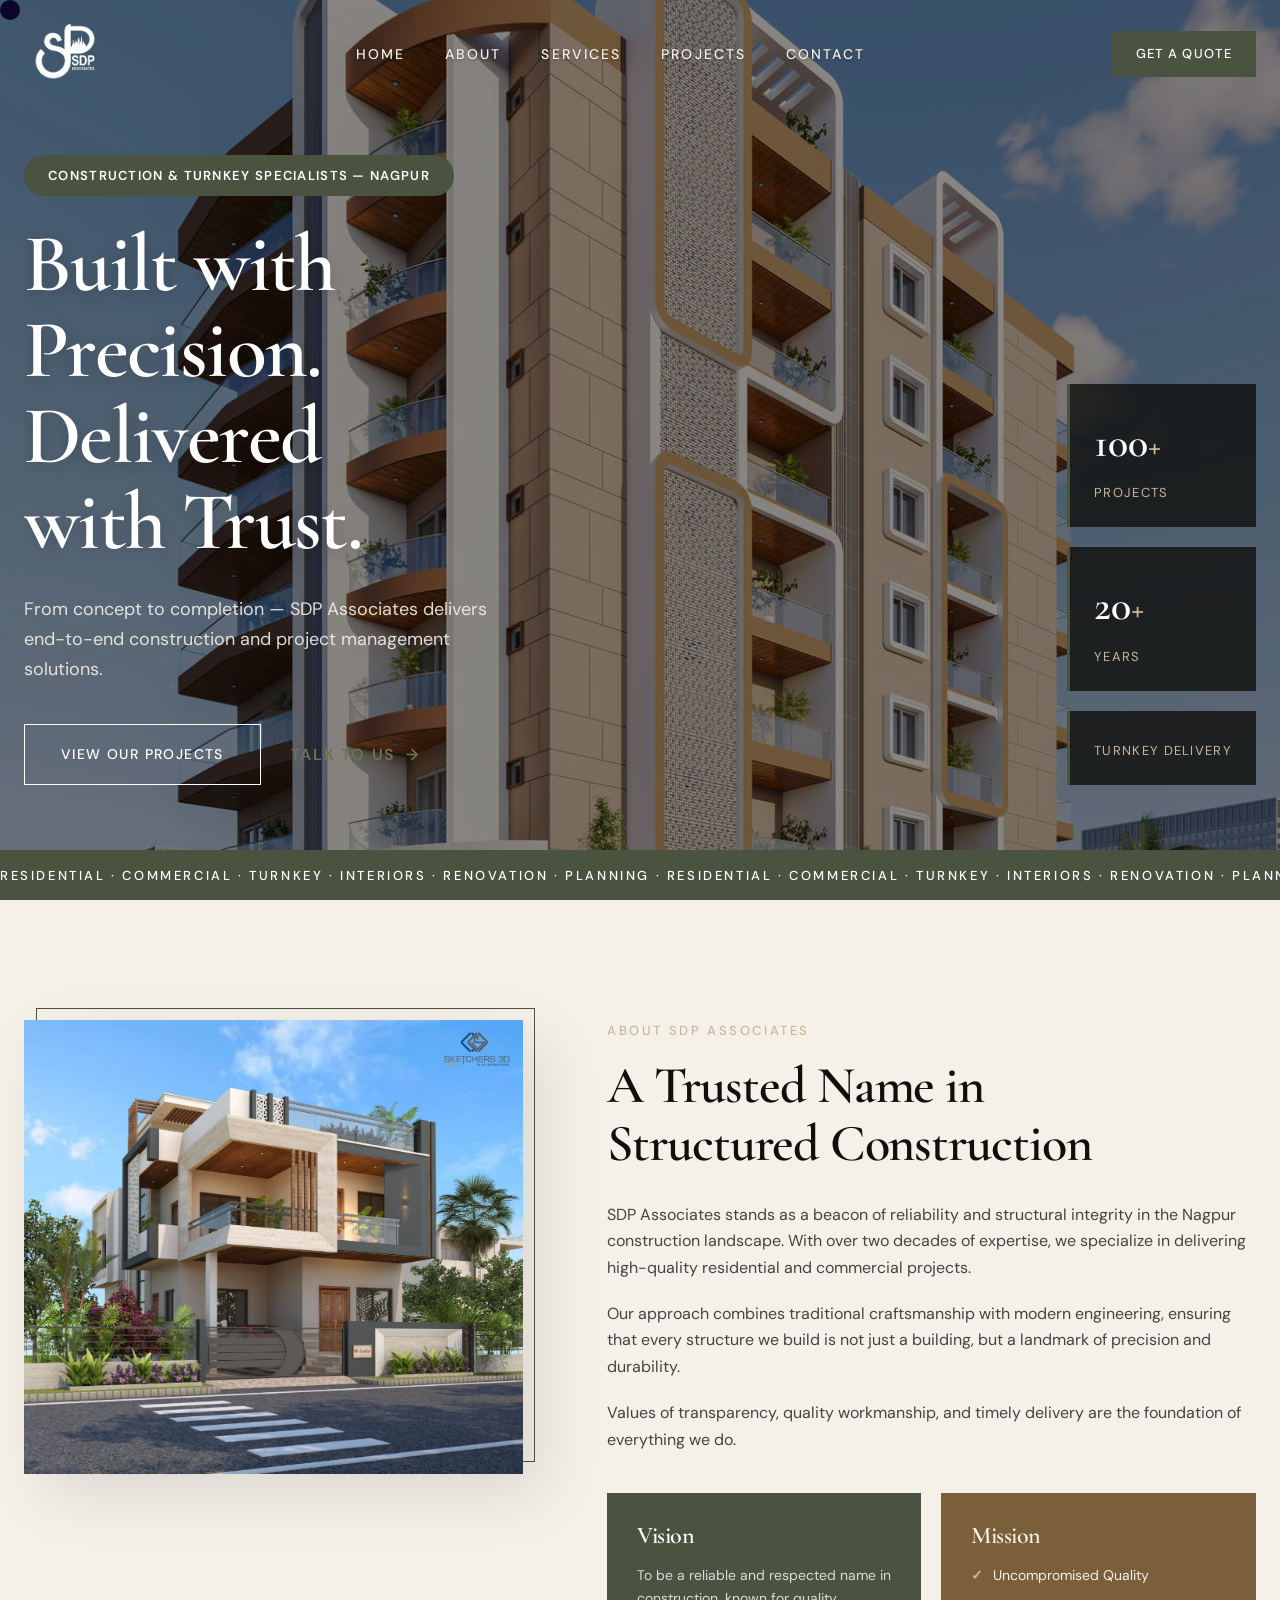
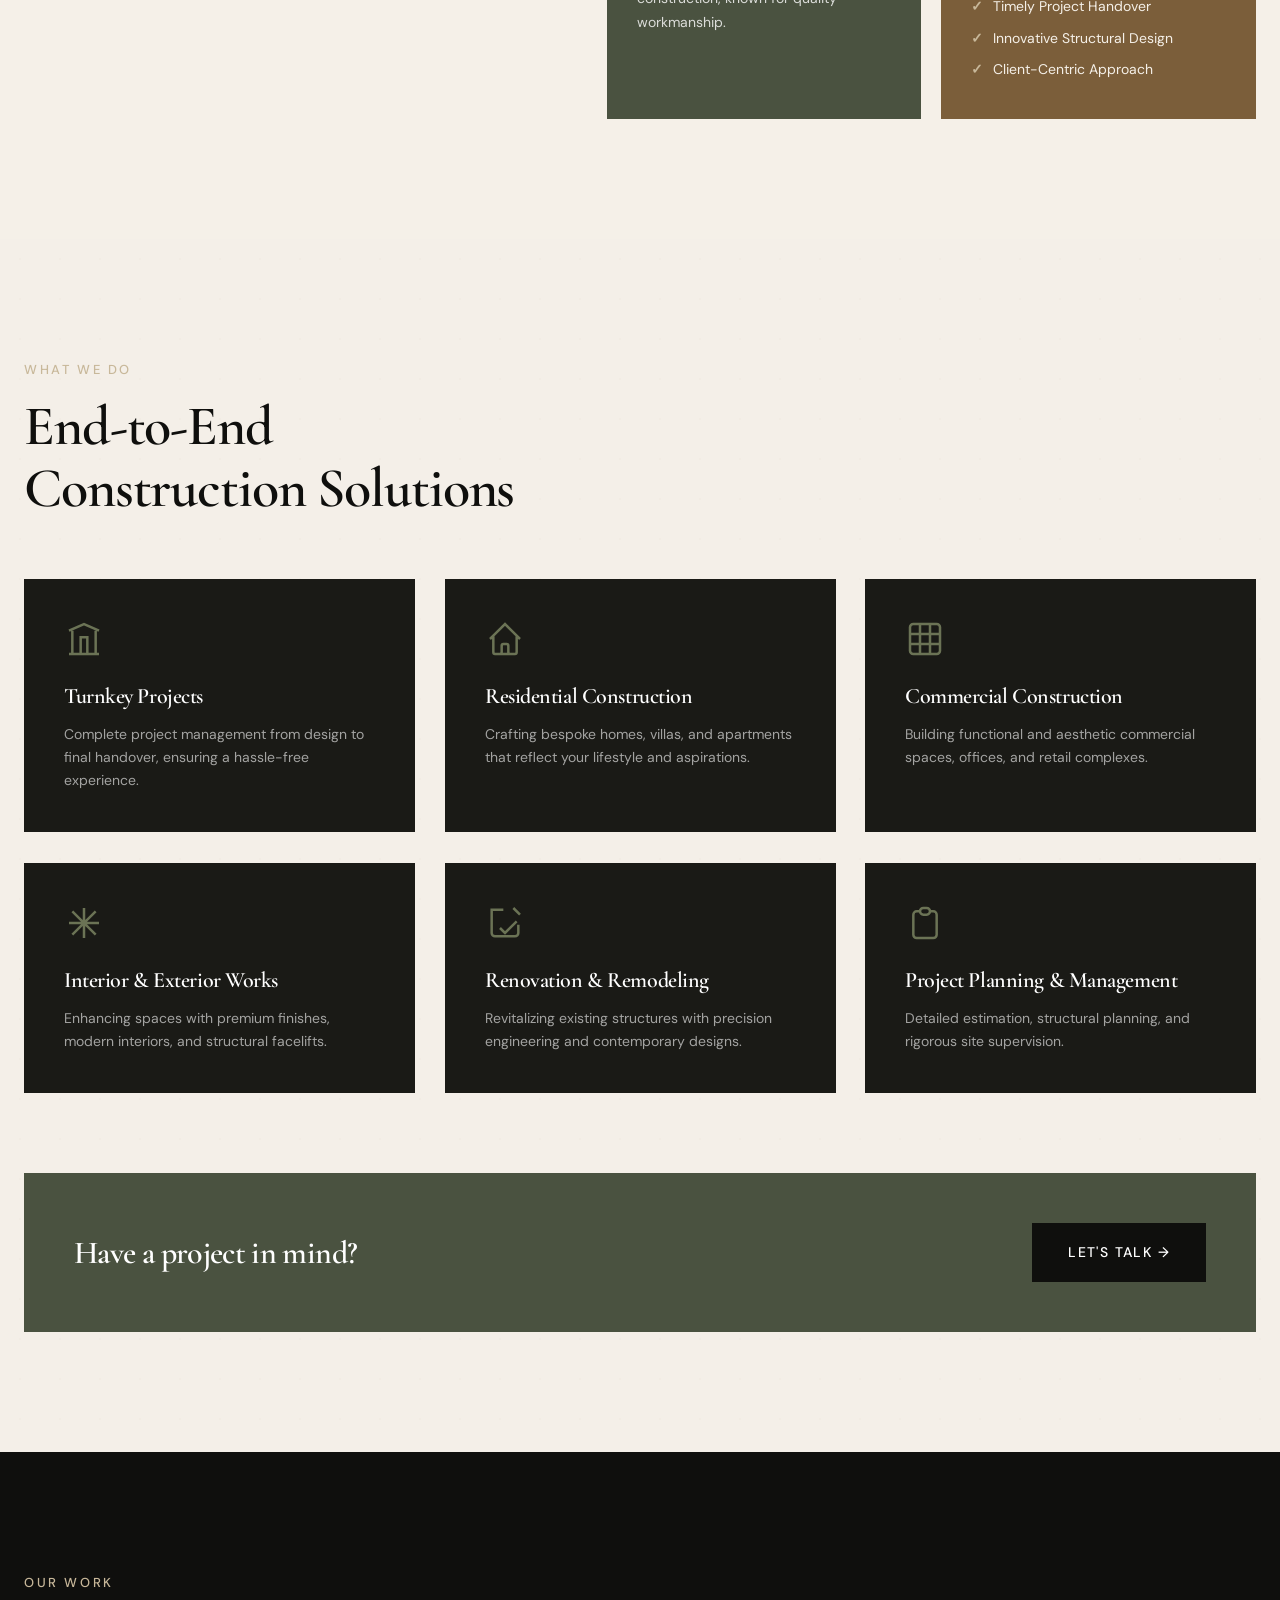
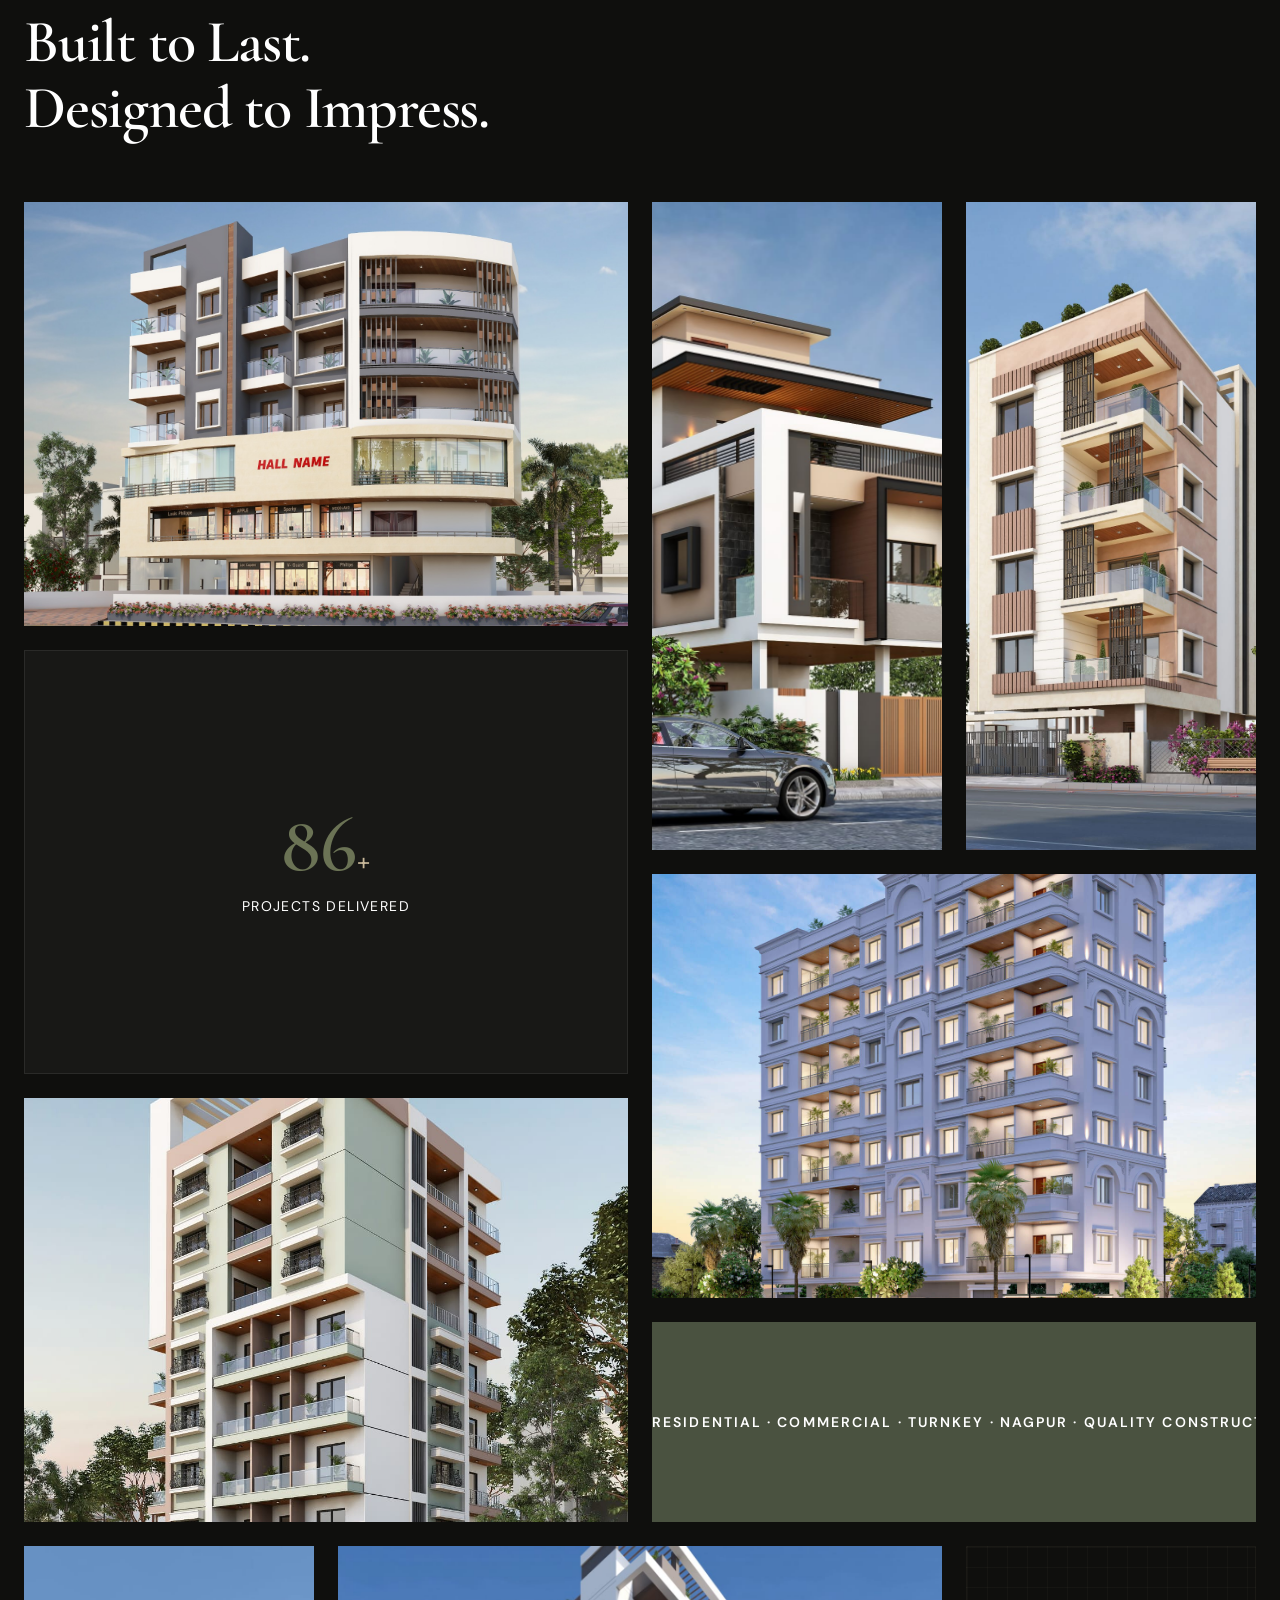
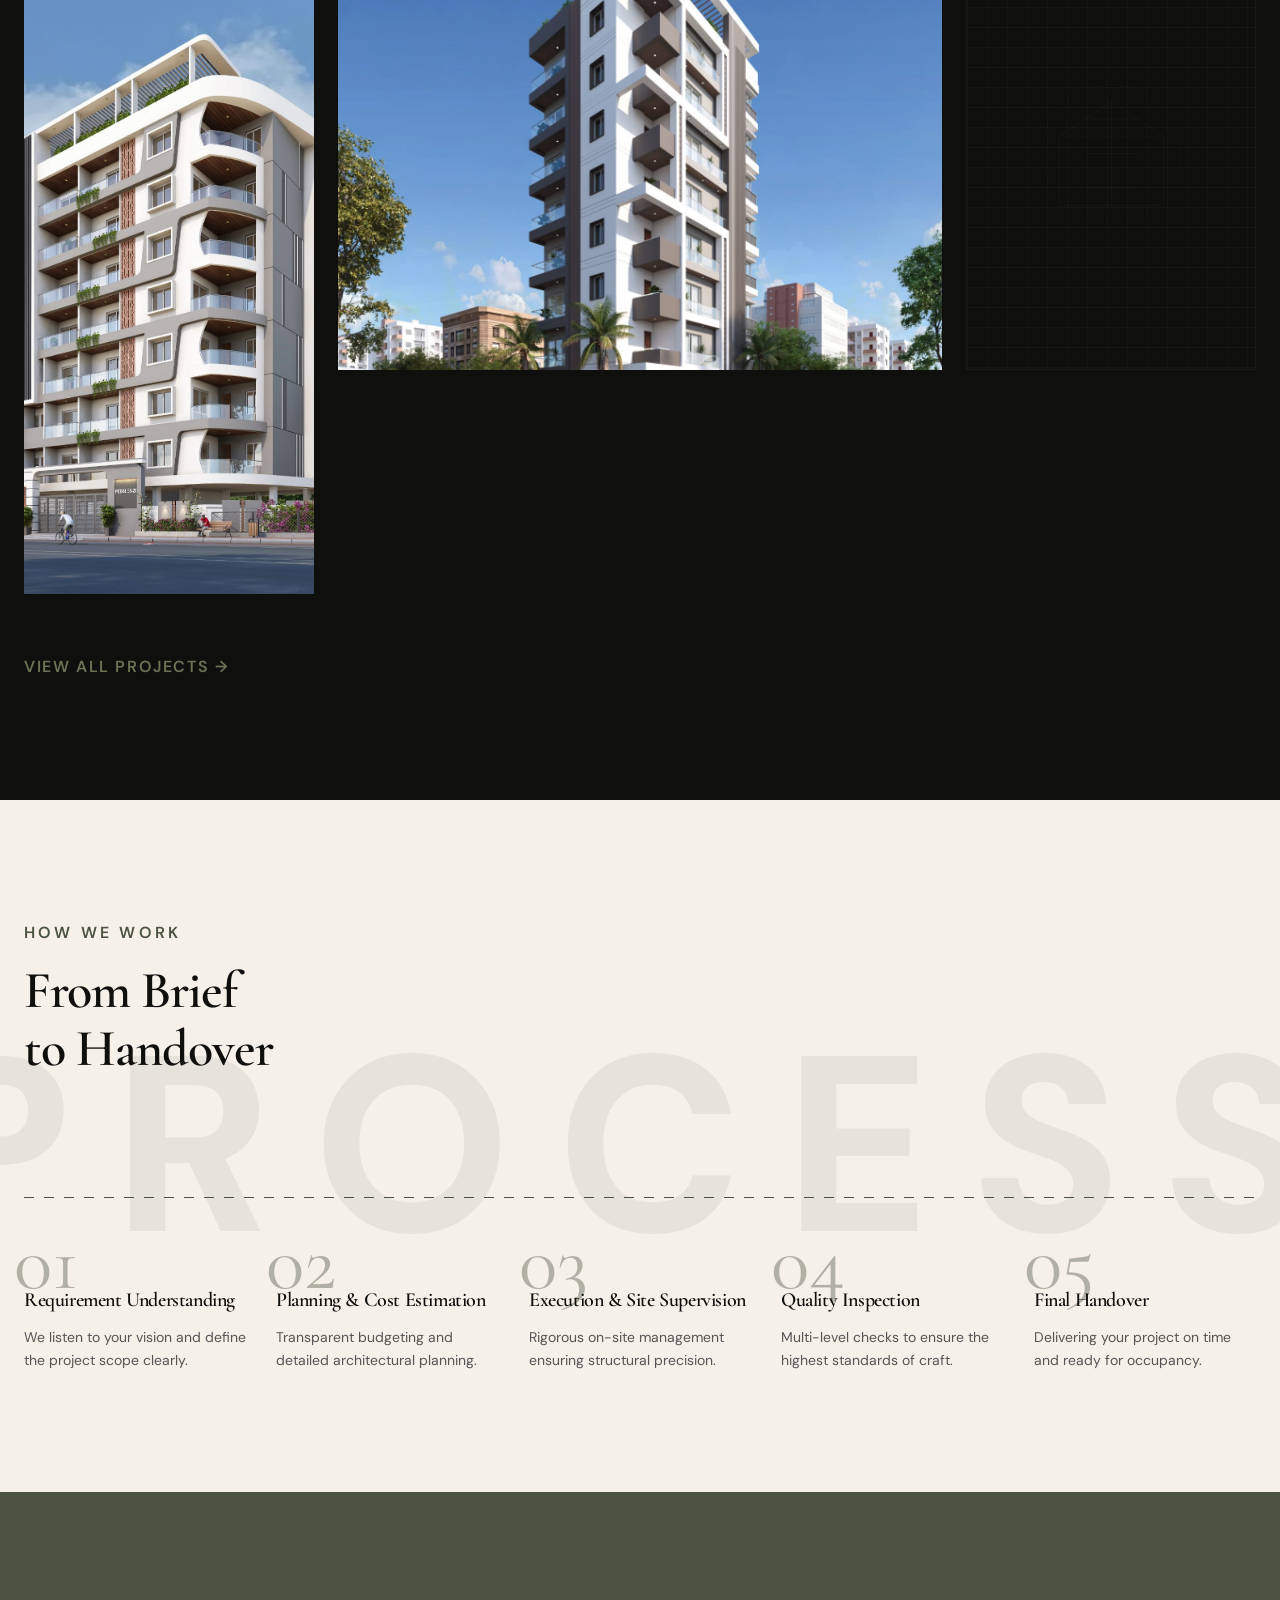
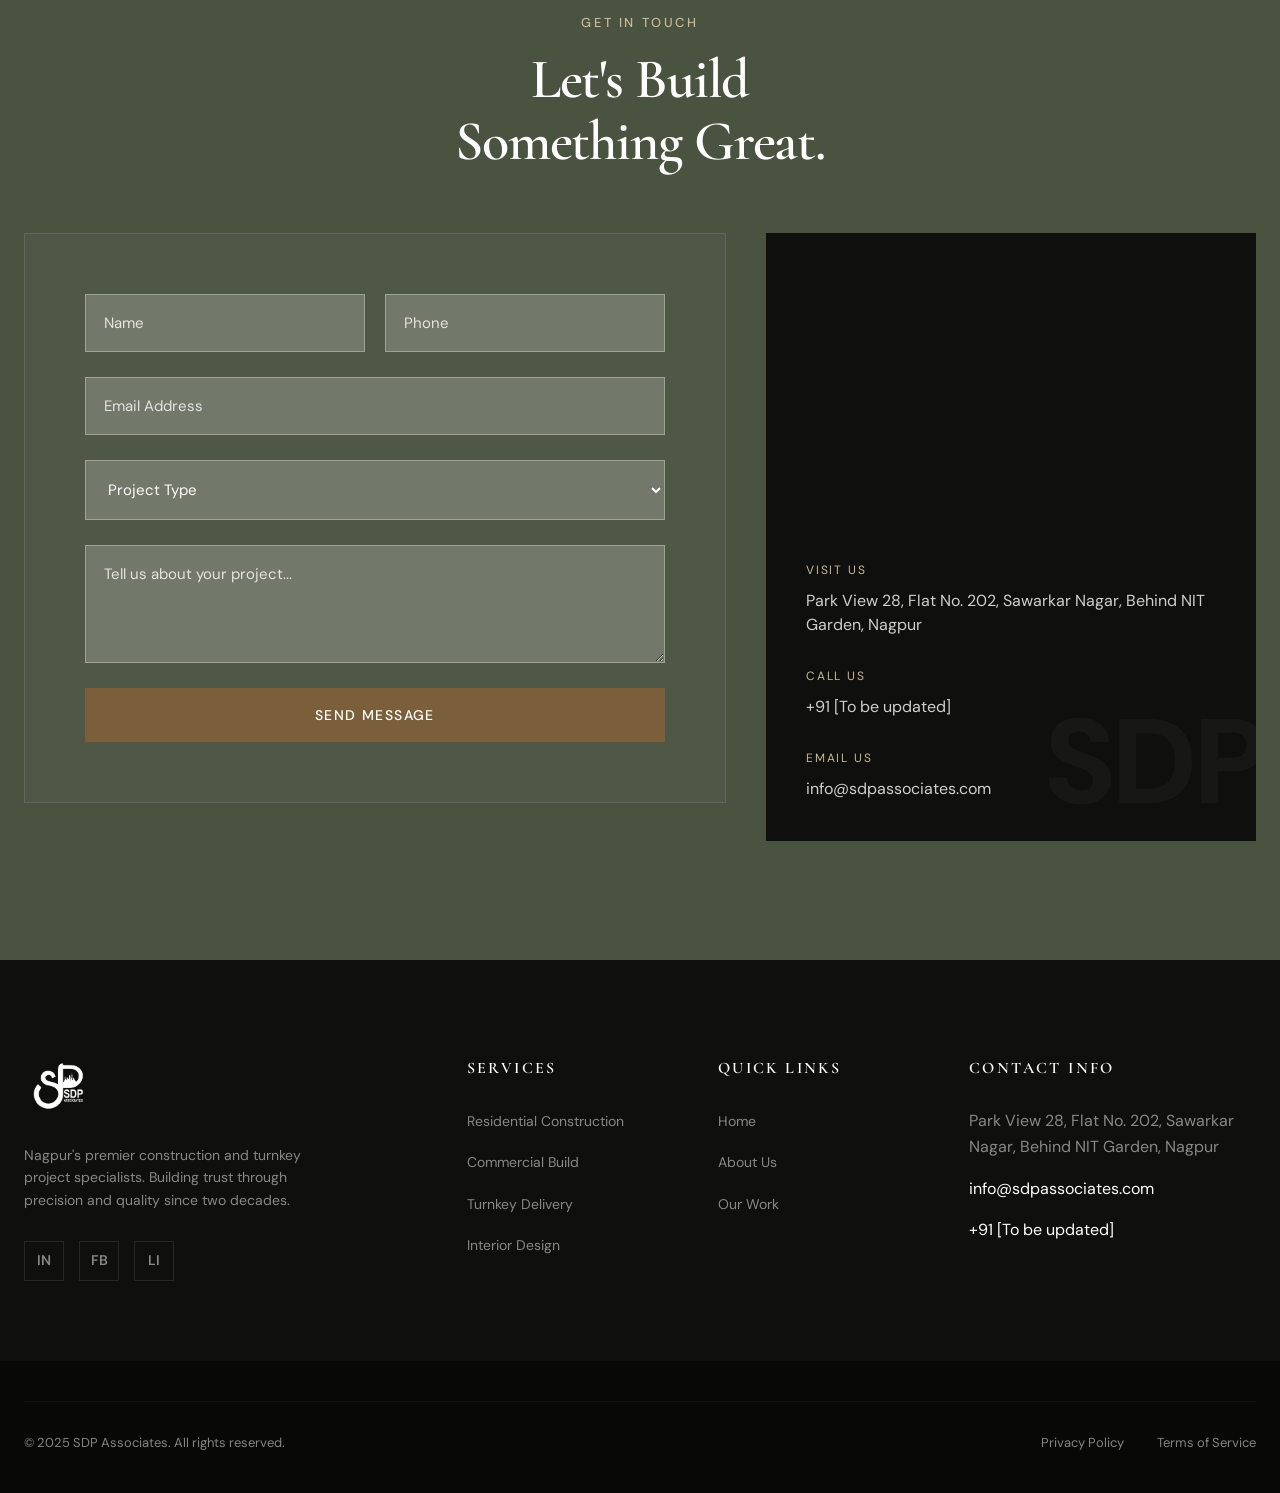
==== commit f2d8114b: "initial commit" ====
--- a/index.html
+++ b/index.html
@@ -15,7 +15,6 @@
     <link rel="stylesheet" href="assets/css/style.css">
 </head>
 <body>
-    <div class="grain-overlay"></div>
     <div class="custom-cursor"></div>
 
     <!-- [1] NAVIGATION -->
@@ -48,7 +47,7 @@
             </div>
             <div class="container hero-content">
                 <div class="hero-text-block">
-                    <span class="overline">Construction & Turnkey Specialists — Nagpur</span>
+                    <span class="overline hero-badge">Construction & Turnkey Specialists — Nagpur</span>
                     <h1>Built with <br><span class="italic">Precision.</span><br>Delivered <br>with Trust.</h1>
                     <p class="subhead">From concept to completion — SDP Associates delivers end-to-end construction and project management solutions.</p>
                     <div class="hero-ctas">
--- a/assets/css/style.css
+++ b/assets/css/style.css
@@ -46,18 +46,6 @@
     overflow-x: hidden;
 }
 
-/* Grain Overlay */
-.grain-overlay {
-    position: fixed;
-    top: 0;
-    left: 0;
-    width: 100%;
-    height: 100%;
-    pointer-events: none;
-    z-index: 9999;
-    opacity: 0.08;
-    background-image: url("data:image/svg+xml,%3Csvg viewBox='0 0 200 200' xmlns='http://www.w3.org/2000/svg'%3E%3Cfilter id='noiseFilter'%3E%3CfeTurbulence type='fractalNoise' baseFrequency='0.65' numOctaves='3' stitchTiles='stitch'/%3E%3C/filter%3E%3Crect width='100%25' height='100%25' filter='url(%23noiseFilter)'/%3E%3C/svg%3E");
-}
 
 /* Layout Utilities */
 .container {
@@ -143,6 +131,15 @@
     color: var(--deep-black);
 }
 
+.btn-secondary {
+    background-color: var(--secondary-brown);
+    color: white;
+}
+
+.btn-secondary:hover {
+    background-color: var(--secondary-brown-light);
+}
+
 /* Custom Cursor */
 .custom-cursor {
     width: 20px;
@@ -219,6 +216,7 @@
     letter-spacing: 0.15em;
     transition: var(--transition-quick);
     position: relative;
+    text-shadow: 0 1px 3px rgba(0,0,0,0.3);
 }
 
 .nav-links a::after {
@@ -245,6 +243,35 @@
     font-size: 13px;
 }
 
+/* Mobile Menu Button */
+.mobile-menu-btn {
+    display: none;
+    flex-direction: column;
+    gap: 6px;
+    cursor: pointer;
+    z-index: 1001;
+}
+
+.mobile-menu-btn span {
+    display: block;
+    width: 24px;
+    height: 2px;
+    background-color: var(--base-white);
+    transition: var(--transition-quick);
+}
+
+.navbar.scrolled .mobile-menu-btn span {
+    background-color: var(--base-white);
+}
+
+.mobile-menu-btn.active span:nth-child(1) {
+    transform: translateY(8px) rotate(45deg);
+}
+
+.mobile-menu-btn.active span:nth-child(2) {
+    transform: translateY(-8px) rotate(-45deg);
+}
+
 /* Hero Section */
 .hero {
     min-height: 100vh;
@@ -276,7 +303,7 @@
     left: 0;
     width: 100%;
     height: 100%;
-    background: linear-gradient(to top right, rgba(15, 15, 13, 0.95) 0%, transparent 60%);
+    background: rgba(0, 0, 0, 0.45);
 }
 
 .hero-content {
@@ -291,6 +318,17 @@
 .hero-text-block {
     width: 55%;
     color: var(--base-white);
+}
+
+.hero-badge {
+    background: var(--primary-olive);
+    color: white !important;
+    padding: 10px 24px;
+    border-radius: 20px;
+    display: inline-block;
+    margin-bottom: 25px;
+    font-weight: 600;
+    letter-spacing: 0.1em;
 }
 
 .hero h1 {
@@ -298,6 +336,7 @@
     line-height: 1.05;
     margin-bottom: 30px;
     color: white;
+    text-shadow: 0 4px 15px rgba(0,0,0,0.2);
 }
 
 .hero .subhead {
@@ -337,7 +376,6 @@
 
 .stat-card {
     background: var(--surface-glass);
-    backdrop-filter: blur(10px);
     padding: 24px;
     border-left: 3px solid var(--primary-olive);
     min-width: 180px;
@@ -582,8 +620,20 @@
     margin: 0;
 }
 
+.cta-strip-content {
+    display: flex;
+    justify-content: space-between;
+    align-items: center;
+    width: 100%;
+}
+
 .btn-dark {
     background-color: var(--deep-black);
+    color: white;
+}
+
+.btn-dark:hover {
+    background-color: var(--primary-olive);
     color: white;
 }
 
@@ -677,7 +727,6 @@
 /* Stats Card Filler */
 .project-filler.stats-card {
     background: rgba(255, 255, 255, 0.04);
-    backdrop-filter: blur(12px);
     border: 1px solid rgba(255, 255, 255, 0.08);
     padding: 30px;
     text-align: center;
@@ -754,13 +803,20 @@
     font-size: 250px;
     font-weight: 800;
     color: var(--primary-olive);
-    opacity: 0.04;
+    opacity: 0.08;
     pointer-events: none;
     letter-spacing: 0.2em;
 }
 
 .process-header {
     margin-bottom: 80px;
+}
+
+.process .overline {
+    font-size: 16px;
+    color: var(--primary-olive);
+    font-weight: 600;
+    opacity: 1;
 }
 
 .process h2 {
@@ -797,7 +853,7 @@
     font-family: var(--font-heading);
     font-size: 80px;
     color: var(--primary-olive);
-    opacity: 0.15;
+    opacity: 0.4;
     margin-bottom: -40px;
     margin-left: -10px;
 }
@@ -845,7 +901,6 @@
 .contact-form-card {
     grid-column: span 7;
     background: rgba(255, 255, 255, 0.03);
-    backdrop-filter: blur(10px);
     border: 1px solid rgba(255, 255, 255, 0.1);
     padding: 60px;
 }
@@ -1080,6 +1135,8 @@
 
 @media (max-width: 768px) {
     .navbar { padding: 20px 0; }
+    .mobile-menu-btn { display: flex; }
+    .cta-btn { display: none; }
     .nav-links {
         position: fixed;
         top: 0;
@@ -1105,11 +1162,12 @@
     
     .projects-masonry { grid-template-columns: 1fr; grid-auto-rows: auto; }
     .project-item.landscape, .project-item.portrait { grid-column: span 1; grid-row: span 1; height: 300px; }
+    .project-filler[style] { grid-column: span 1 !important; grid-row: span 1 !important; height: auto !important; min-height: 250px; }
     
     .process-steps { flex-direction: column; }
     .process-line { display: none; }
     
-    .services-cta-strip { flex-direction: column; text-align: center; gap: 30px; }
+    .services-cta-strip, .cta-strip-content { flex-direction: column; text-align: center; gap: 30px; }
     
     .form-row { grid-template-columns: 1fr; }
     .footer-grid { grid-template-columns: 1fr; gap: 40px; }
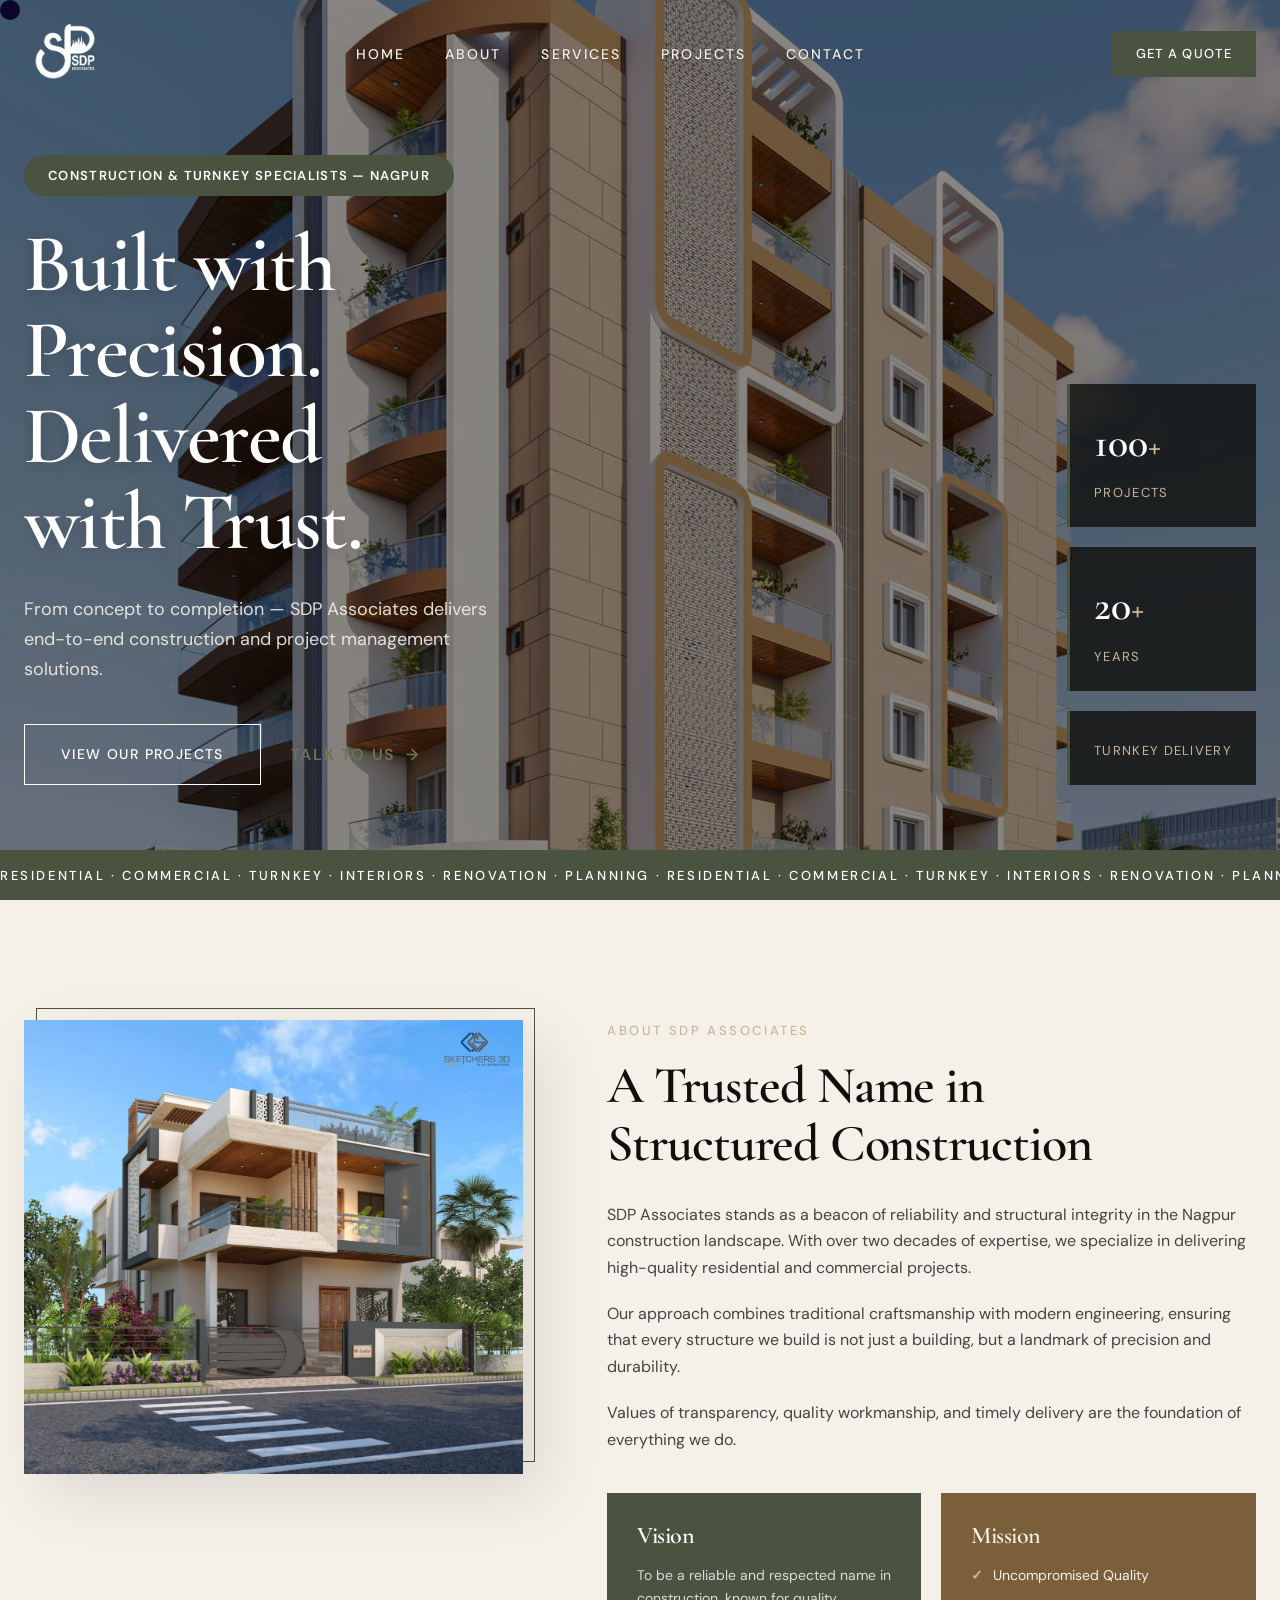
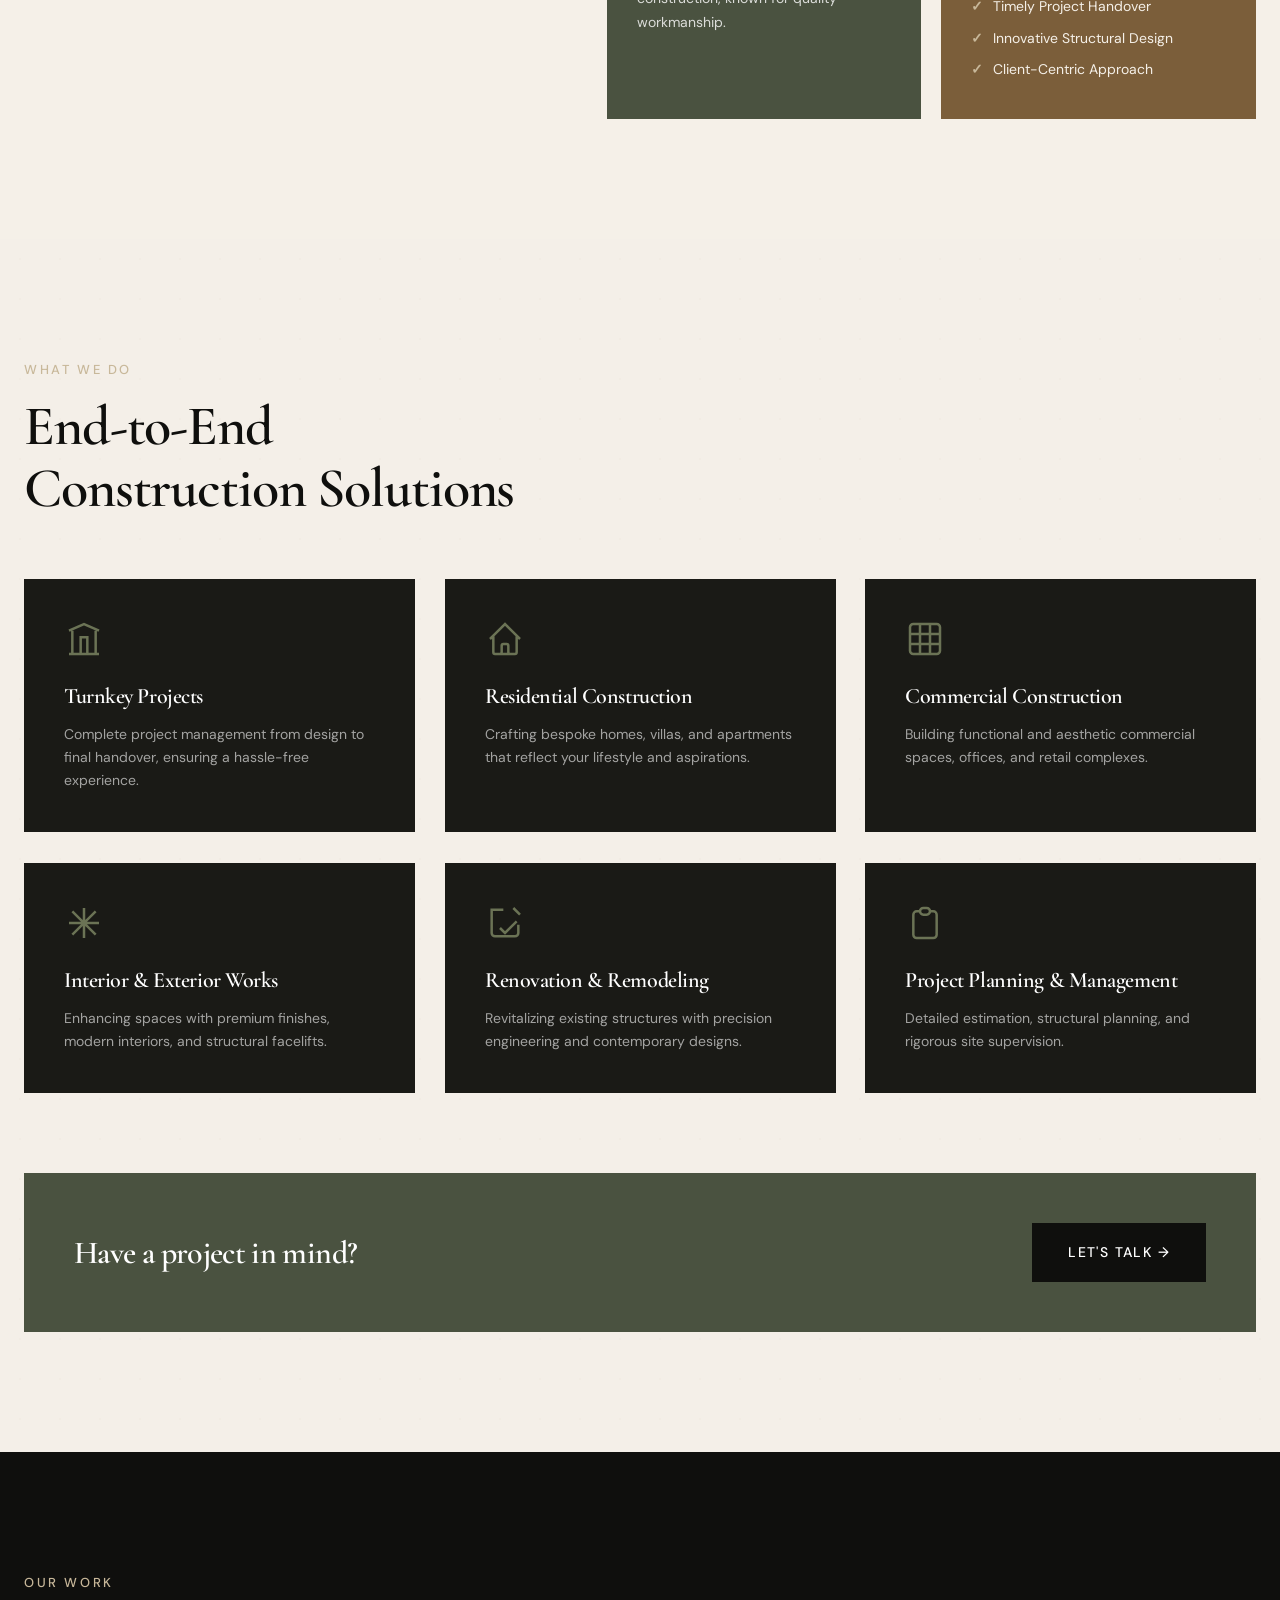
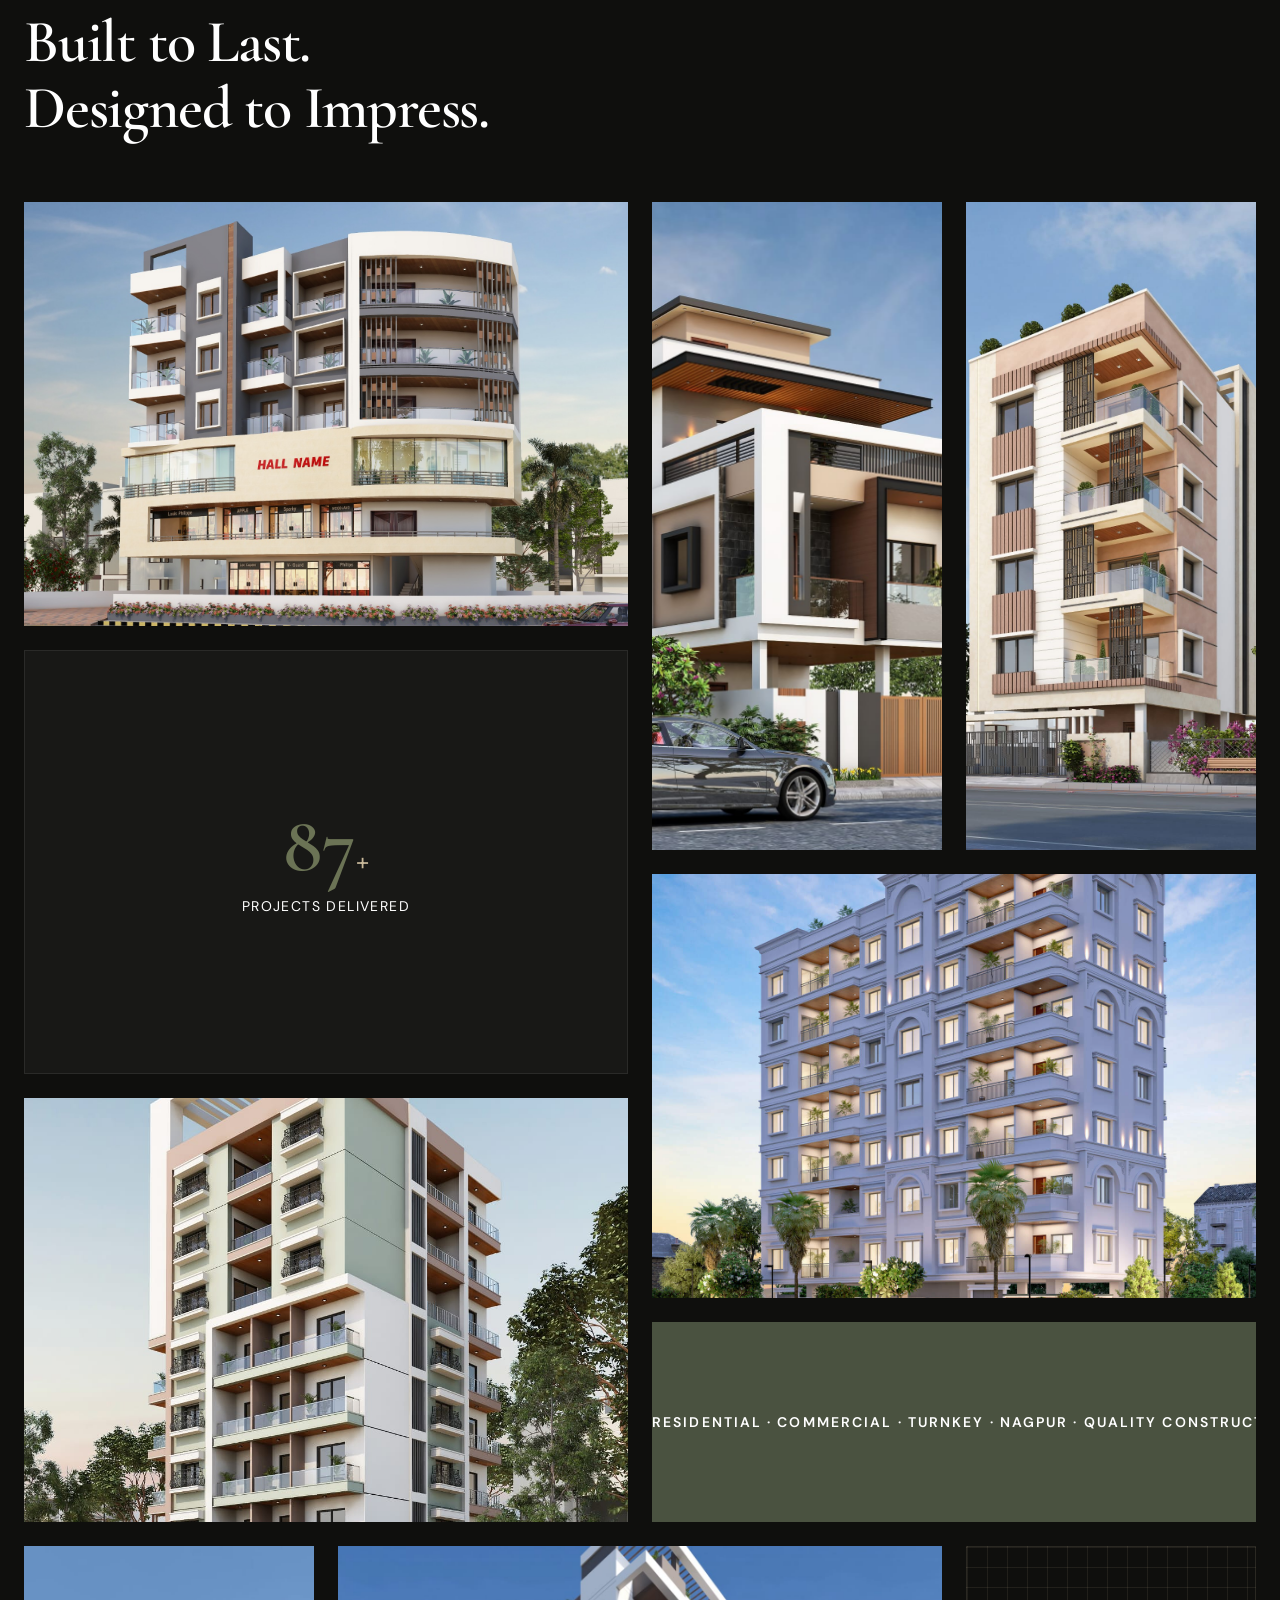
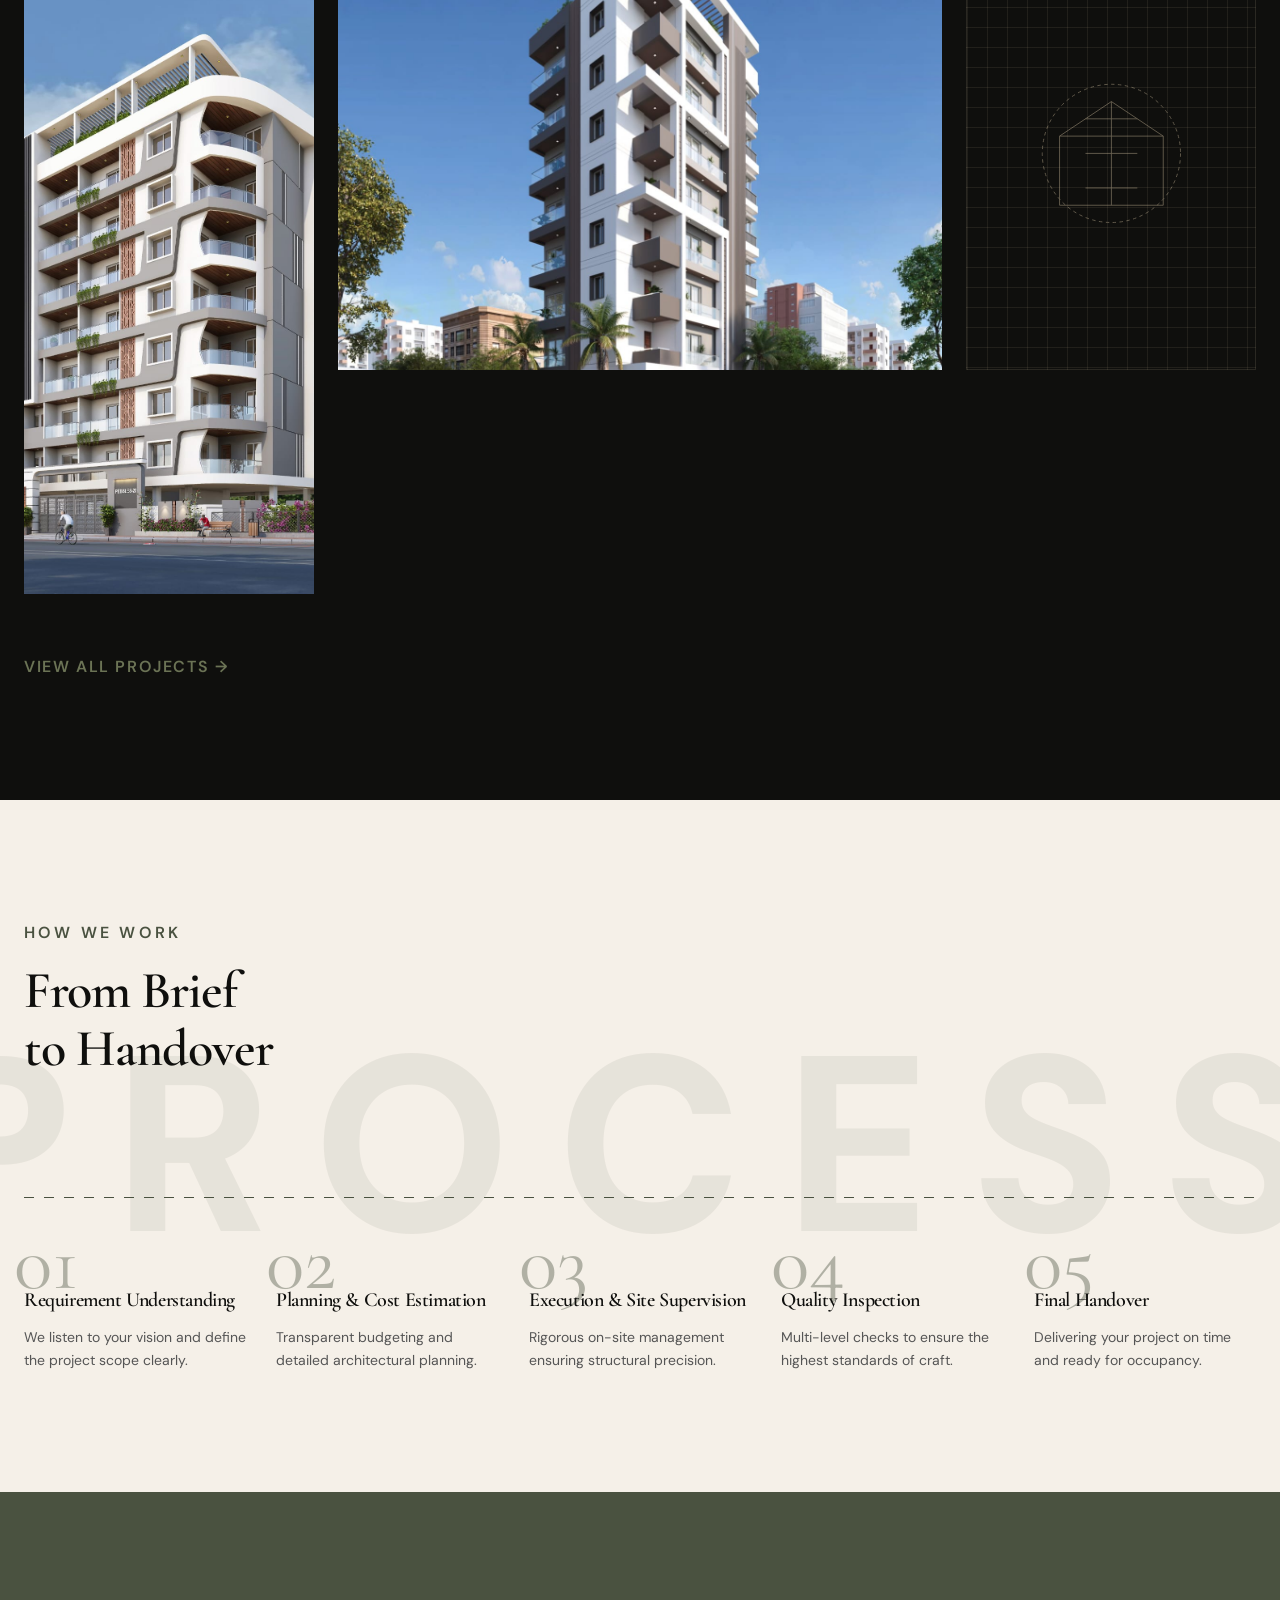
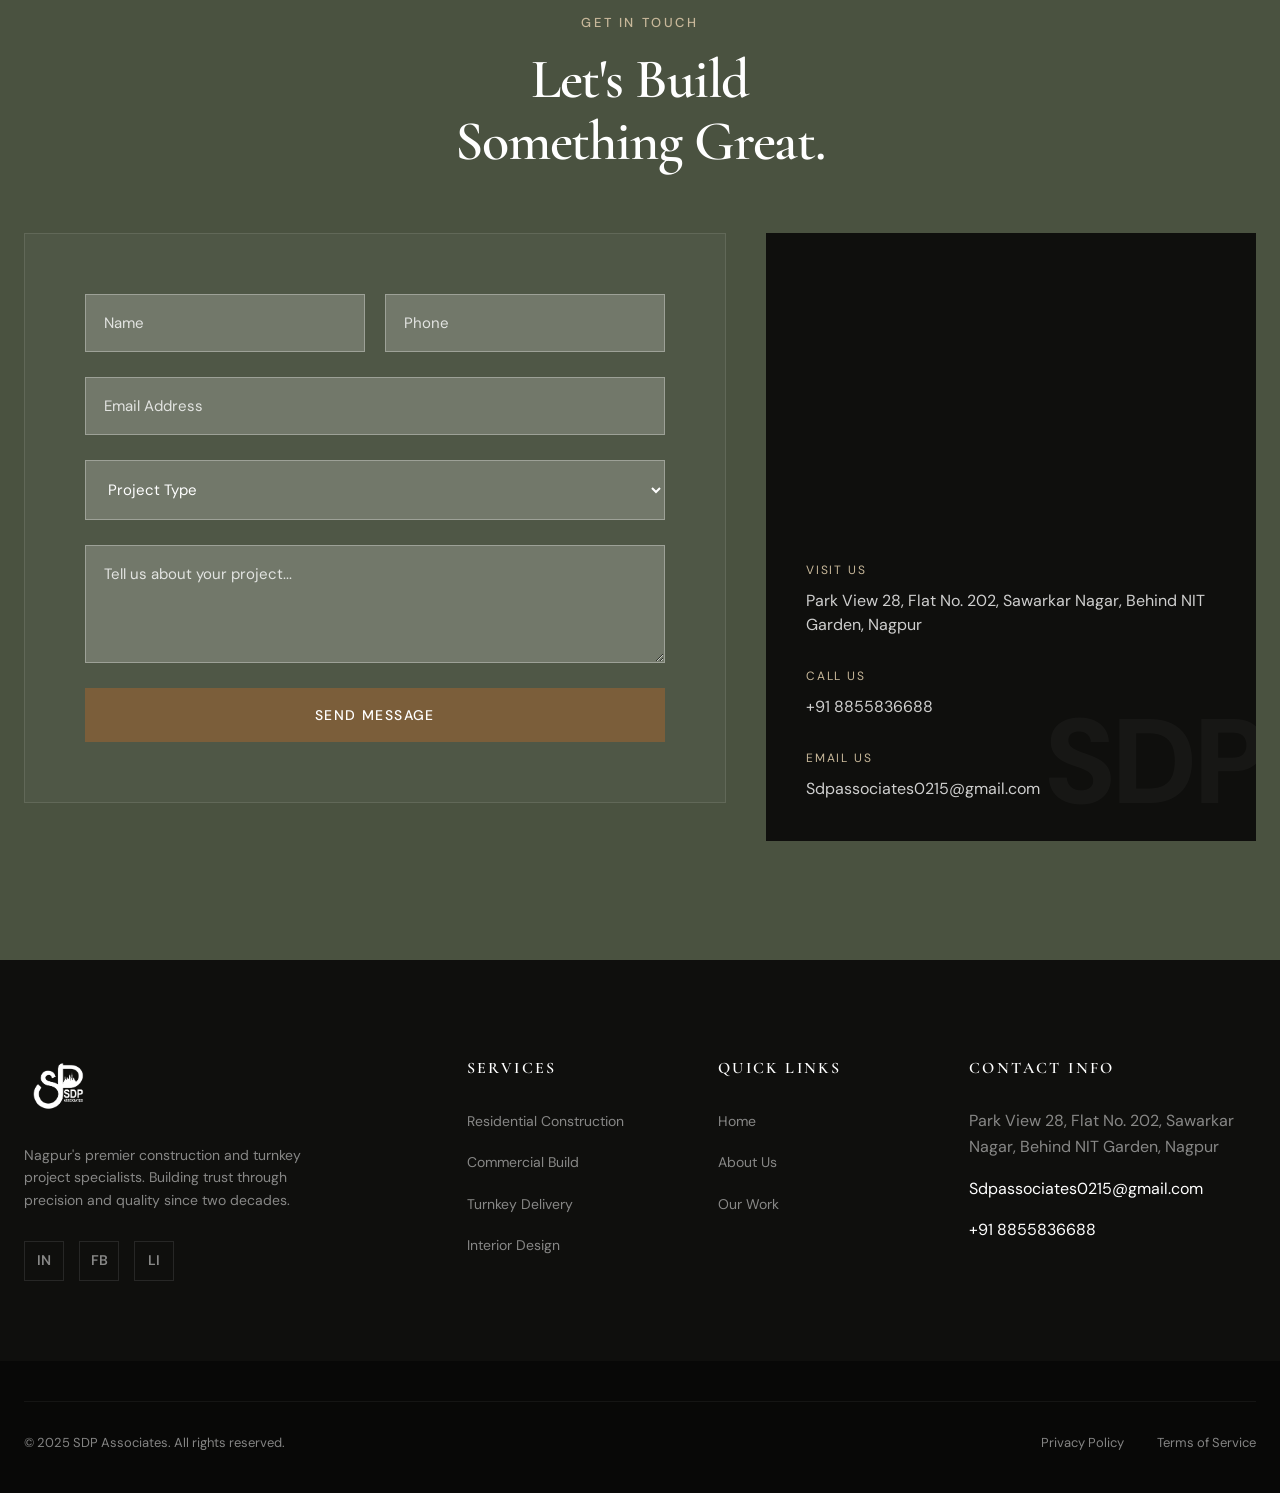
==== commit 3c481171: "initial contact updated" ====
--- a/index.html
+++ b/index.html
@@ -374,11 +374,11 @@
                             </div>
                             <div class="info-item">
                                 <span class="info-label">Call Us</span>
-                                <p>+91 [To be updated]</p>
+                                <p>+91 8855836688</p>
                             </div>
                             <div class="info-item">
                                 <span class="info-label">Email Us</span>
-                                <p>info@sdpassociates.com</p>
+                                <p>Sdpassociates0215@gmail.com</p>
                             </div>
                         </div>
                         <div class="sdp-watermark-small">SDP</div>
@@ -423,8 +423,8 @@
             <div class="footer-col contact-col">
                 <h4>Contact Info</h4>
                 <p>Park View 28, Flat No. 202, Sawarkar Nagar, Behind NIT Garden, Nagpur</p>
-                <p class="contact-link">info@sdpassociates.com</p>
-                <p class="contact-link">+91 [To be updated]</p>
+                <p class="contact-link">Sdpassociates0215@gmail.com</p>
+                <p class="contact-link">+91 8855836688</p>
             </div>
         </div>
         <div class="footer-bottom">
--- a/assets/css/style.css
+++ b/assets/css/style.css
@@ -662,6 +662,8 @@
     position: relative;
     overflow: hidden;
     cursor: pointer;
+    text-decoration: none;
+    display: block;
 }
 
 .project-item img {
@@ -681,7 +683,7 @@
     left: 0;
     width: 100%;
     padding: 30px;
-    background: linear-gradient(to top, rgba(74, 82, 64, 0.9), transparent);
+    background: linear-gradient(to top, rgba(15, 15, 13, 0.95), rgba(15, 15, 13, 0.4) 60%, transparent);
     transform: translateY(100%);
     transition: var(--transition-smooth);
 }
@@ -693,6 +695,8 @@
 .project-overlay h3 {
     font-size: 24px;
     margin-bottom: 5px;
+    color: var(--base-white);
+    text-shadow: 0 2px 10px rgba(0, 0, 0, 0.5);
 }
 
 .project-overlay span {
@@ -771,17 +775,17 @@
 /* Blueprint Filler */
 .project-filler.blueprint-filler {
     background-color: transparent;
-    border: 1px solid rgba(200, 184, 154, 0.06);
+    border: 1px solid rgba(200, 184, 154, 0.15);
     background-image: 
-        linear-gradient(rgba(200, 184, 154, 0.04) 1px, transparent 1px),
-        linear-gradient(90deg, rgba(200, 184, 154, 0.04) 1px, transparent 1px);
+        linear-gradient(rgba(200, 184, 154, 0.1) 1px, transparent 1px),
+        linear-gradient(90deg, rgba(200, 184, 154, 0.1) 1px, transparent 1px);
     background-size: 20px 20px;
 }
 
 .blueprint-graphic {
     width: 60%;
-    color: var(--primary-olive);
-    opacity: 0.15;
+    color: var(--accent-tan);
+    opacity: 0.5;
 }
 
 .blueprint-graphic svg {
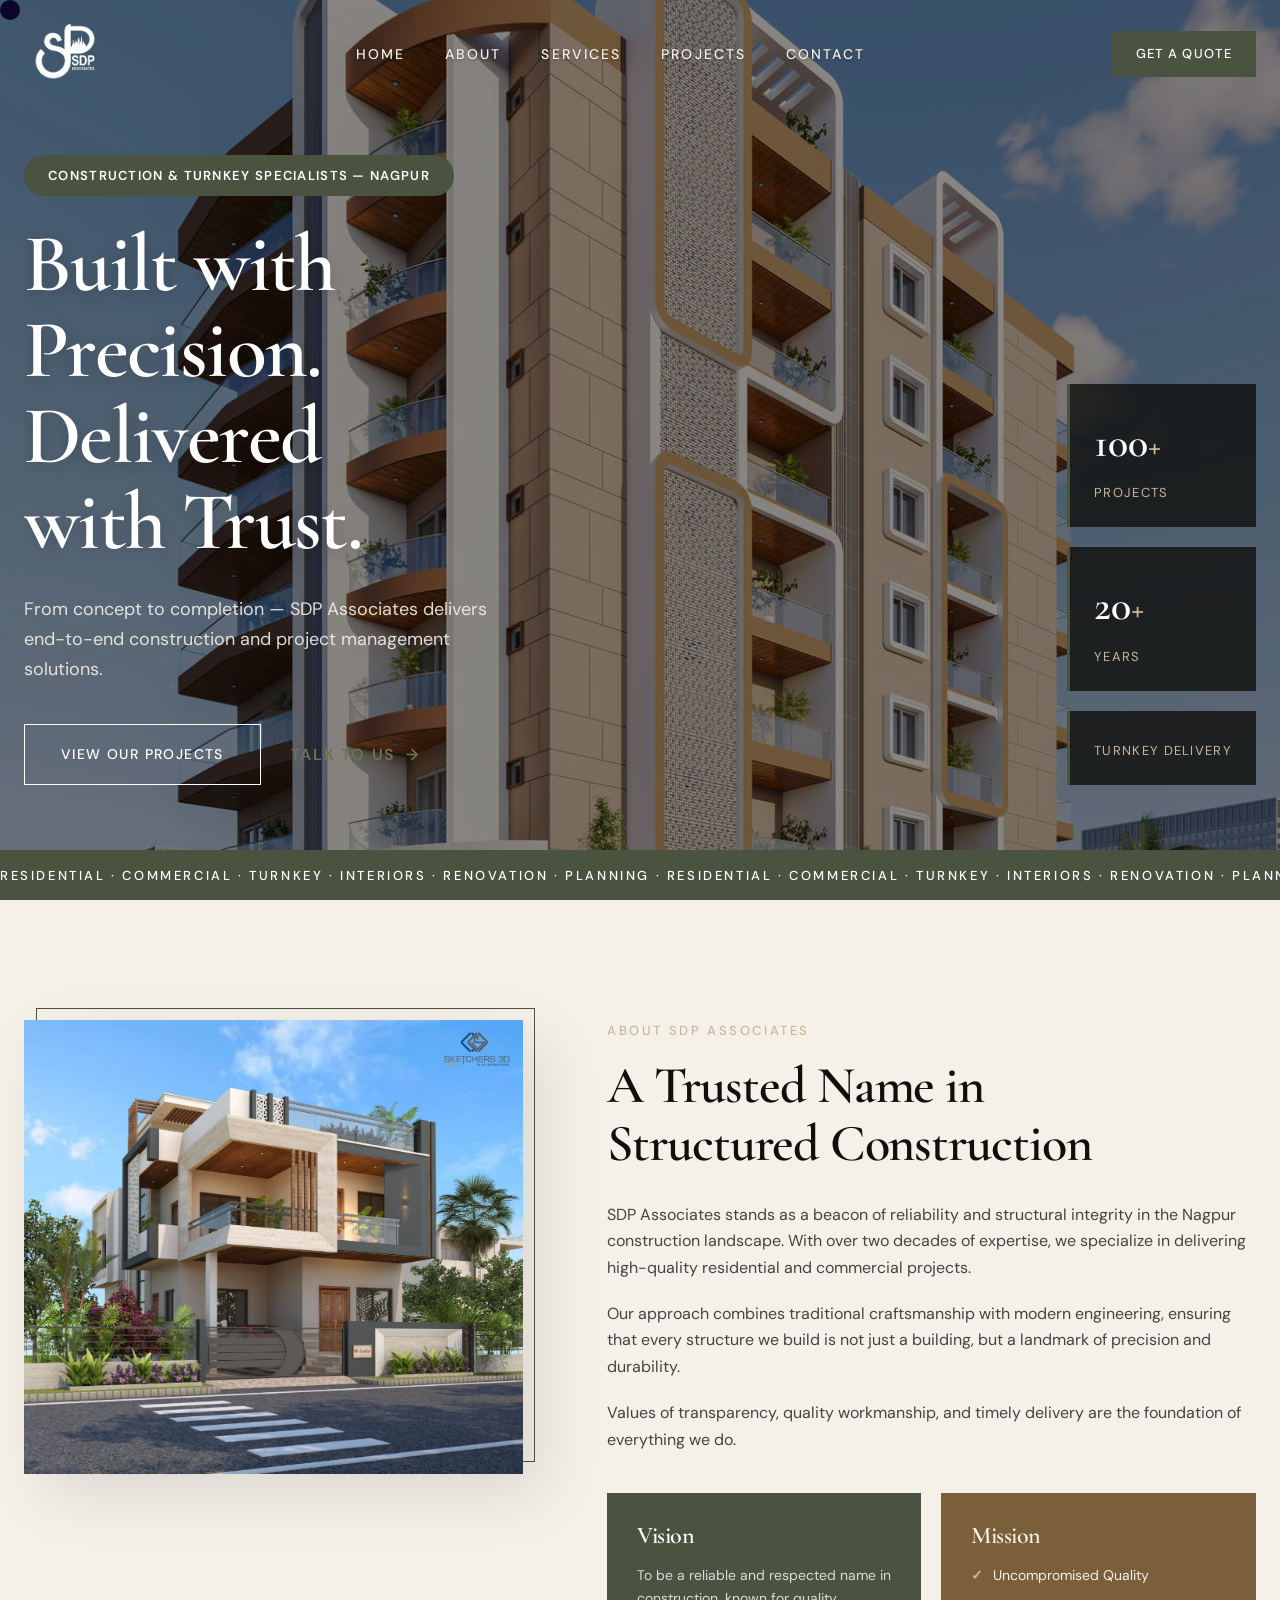
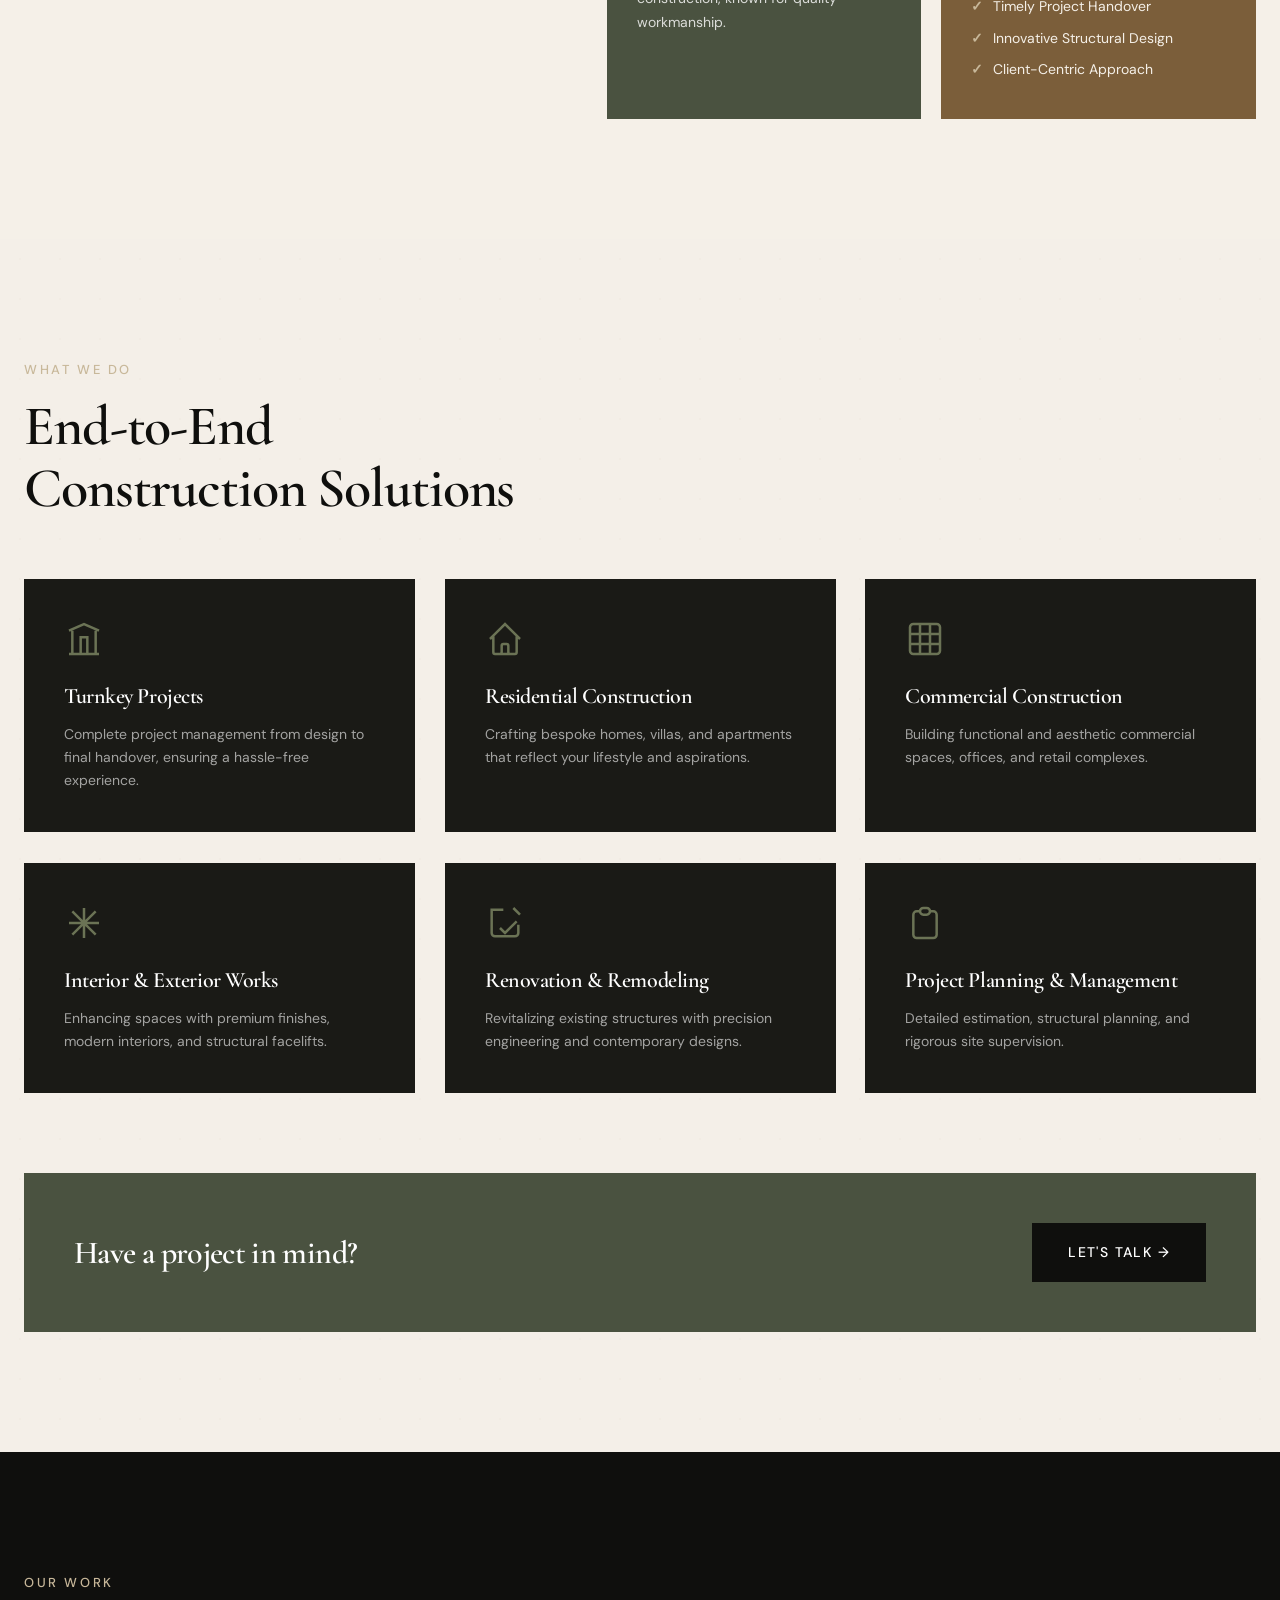
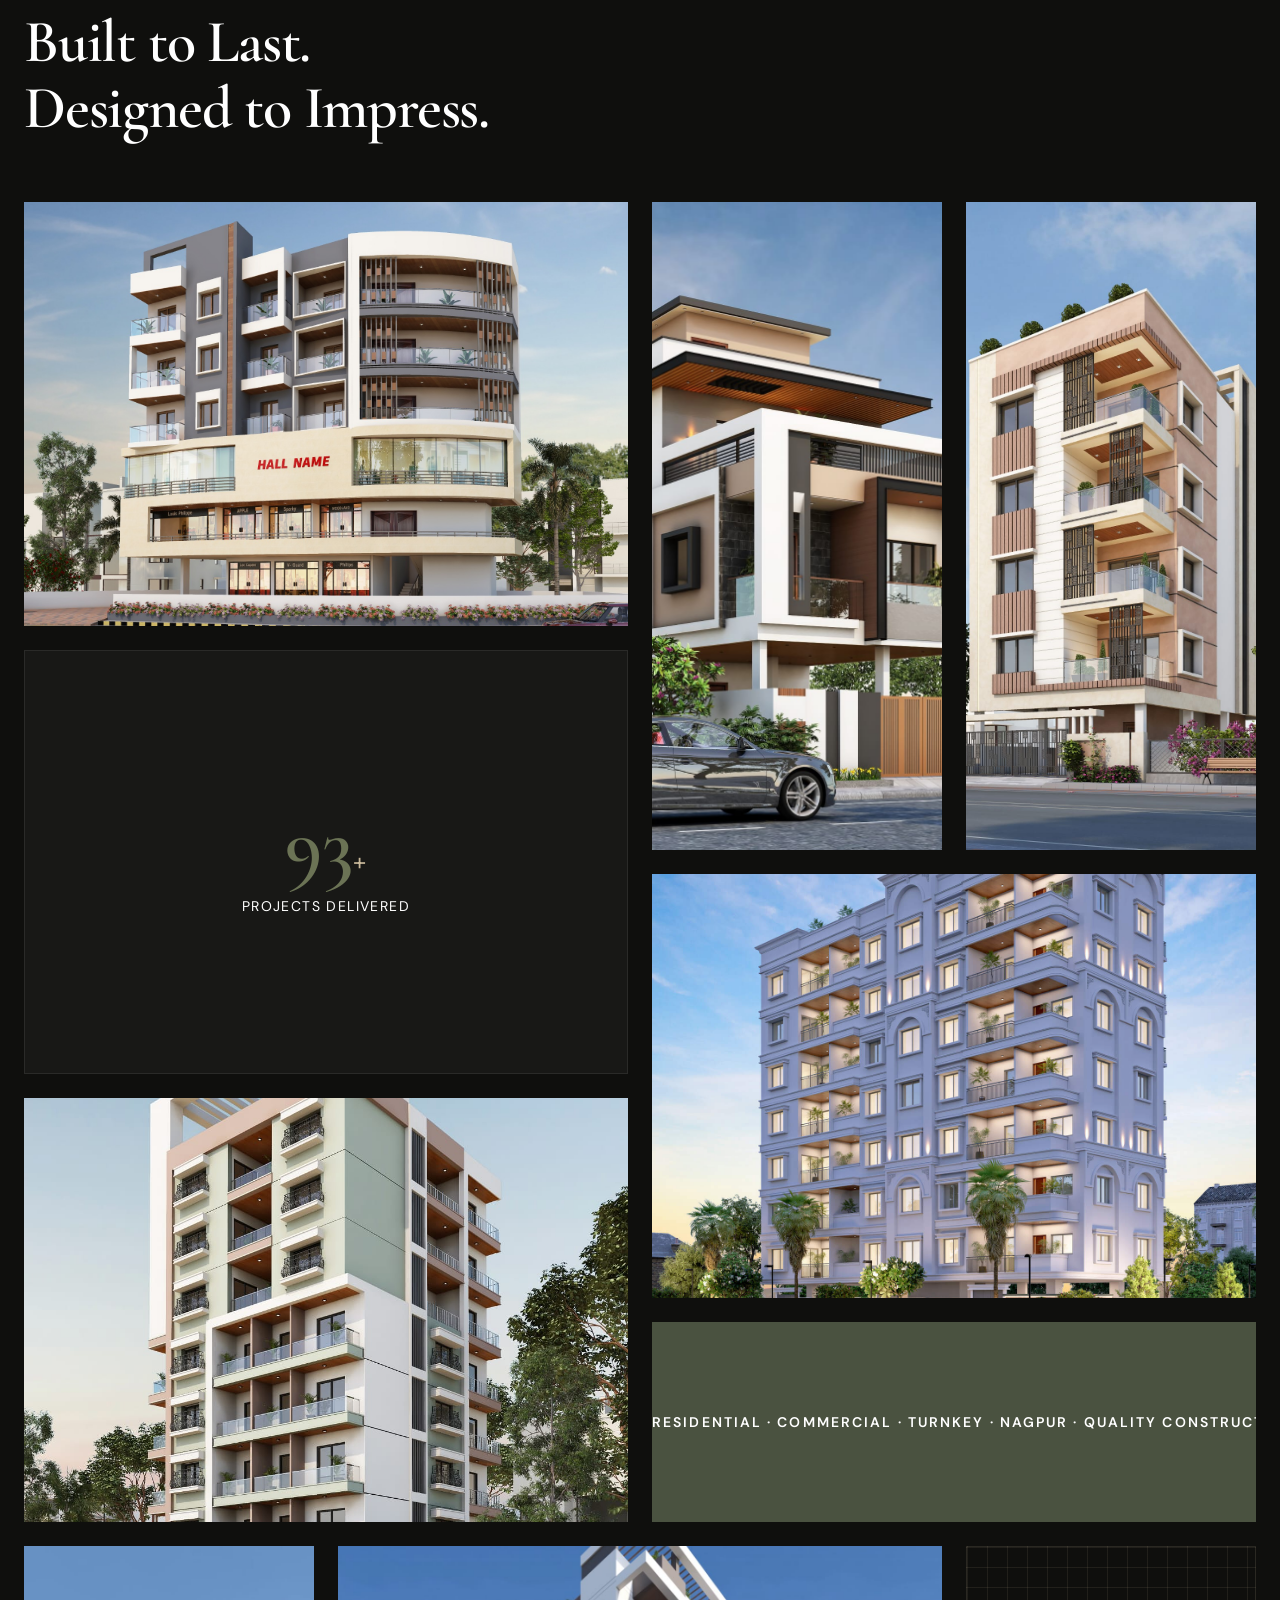
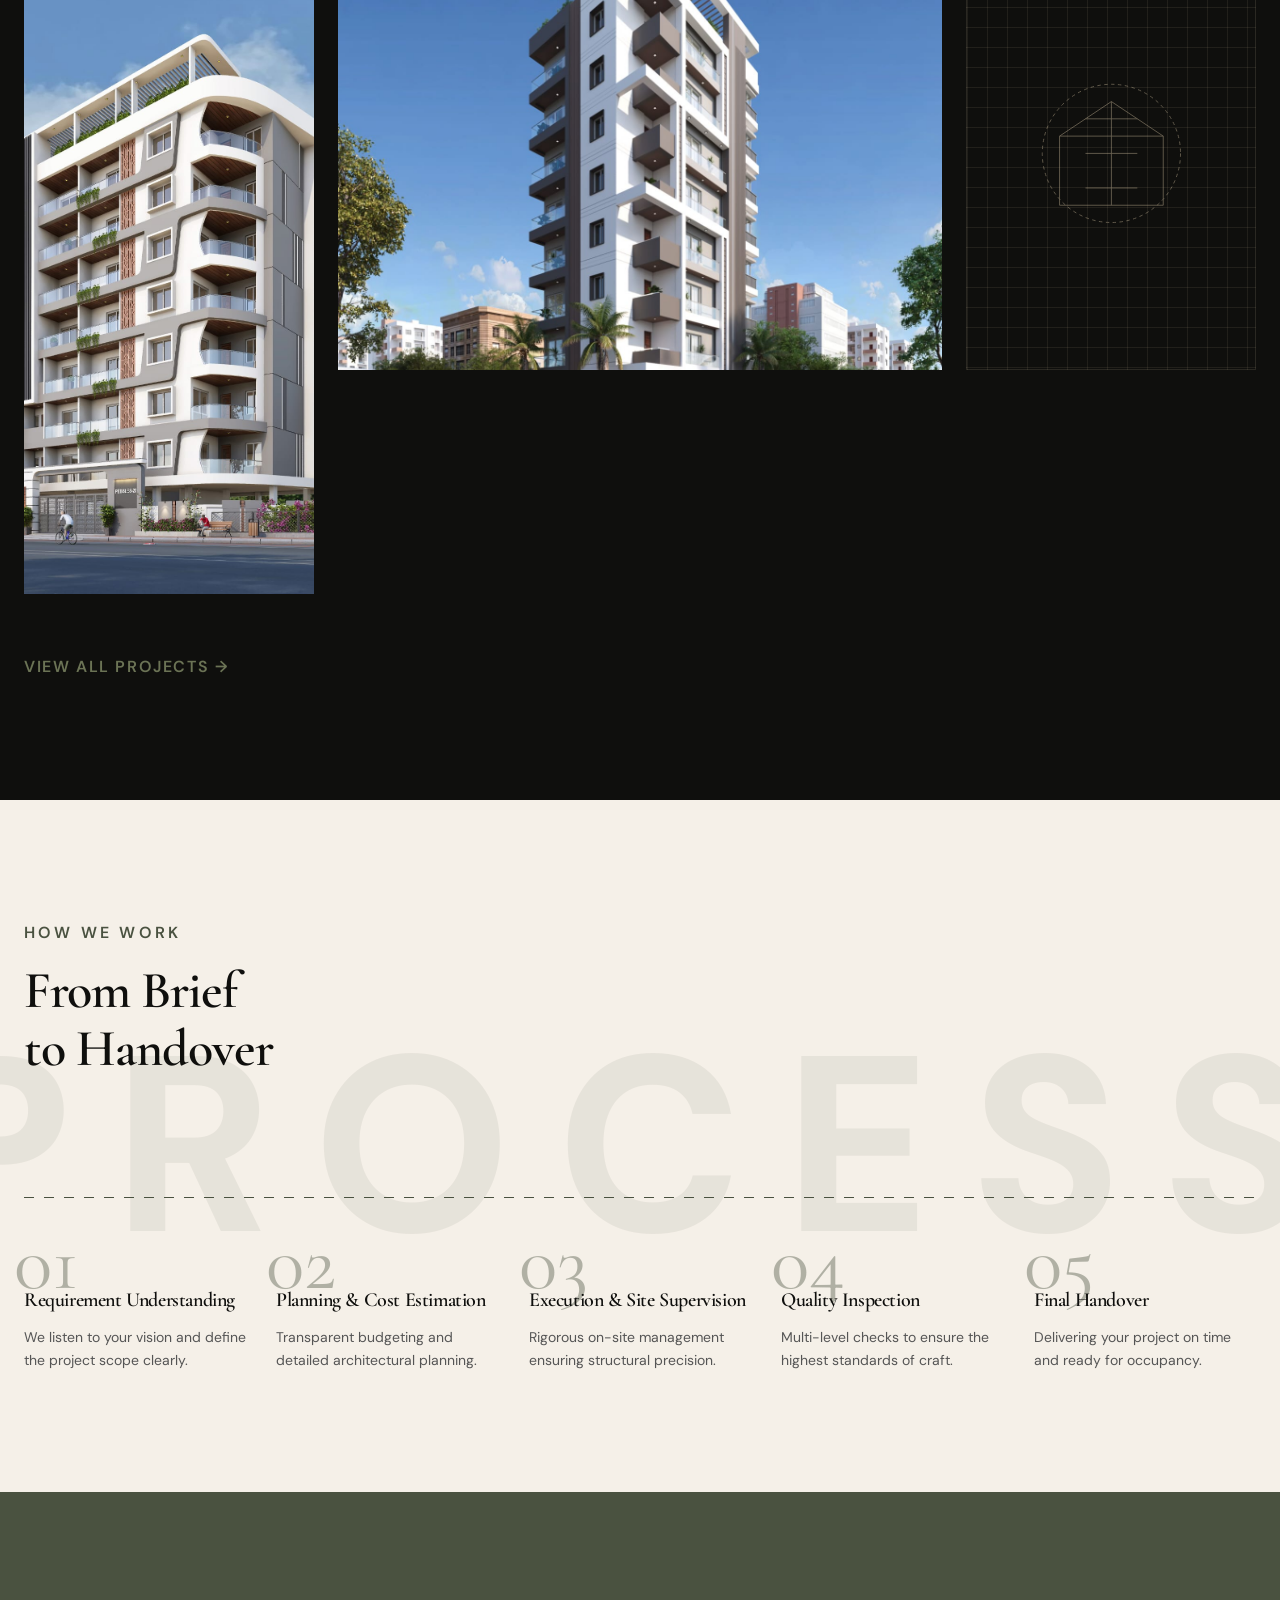
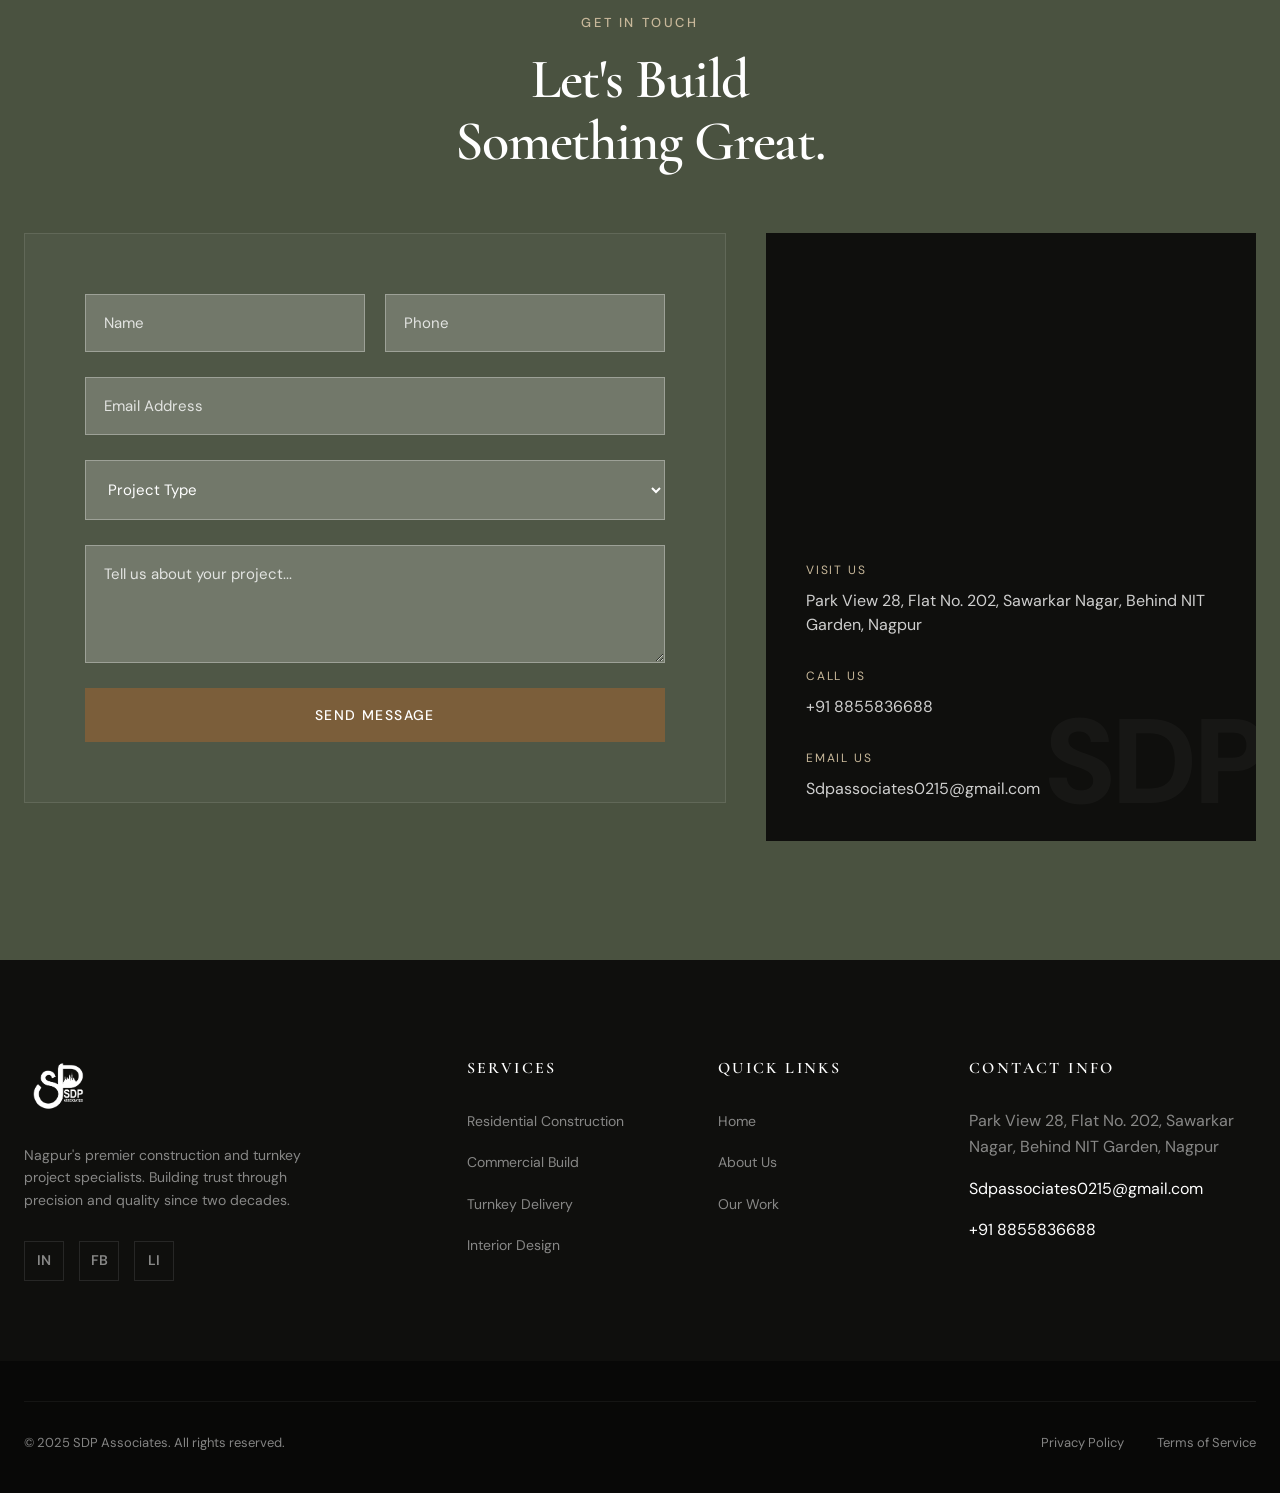
==== commit 7fccc353: "favicon icon update" ====
--- a/index.html
+++ b/index.html
@@ -13,6 +13,11 @@
     
     <!-- Styles -->
     <link rel="stylesheet" href="assets/css/style.css">
+
+    <!-- Favicons -->
+    <link rel="apple-touch-icon" sizes="180x180" href="assets/img/apple-touch-icon.png">
+    <link rel="icon" type="image/png" sizes="32x32" href="assets/img/favicon-32x32.png">
+    <link rel="icon" type="image/png" sizes="16x16" href="assets/img/favicon-16x16.png">
 </head>
 <body>
     <div class="custom-cursor"></div>
